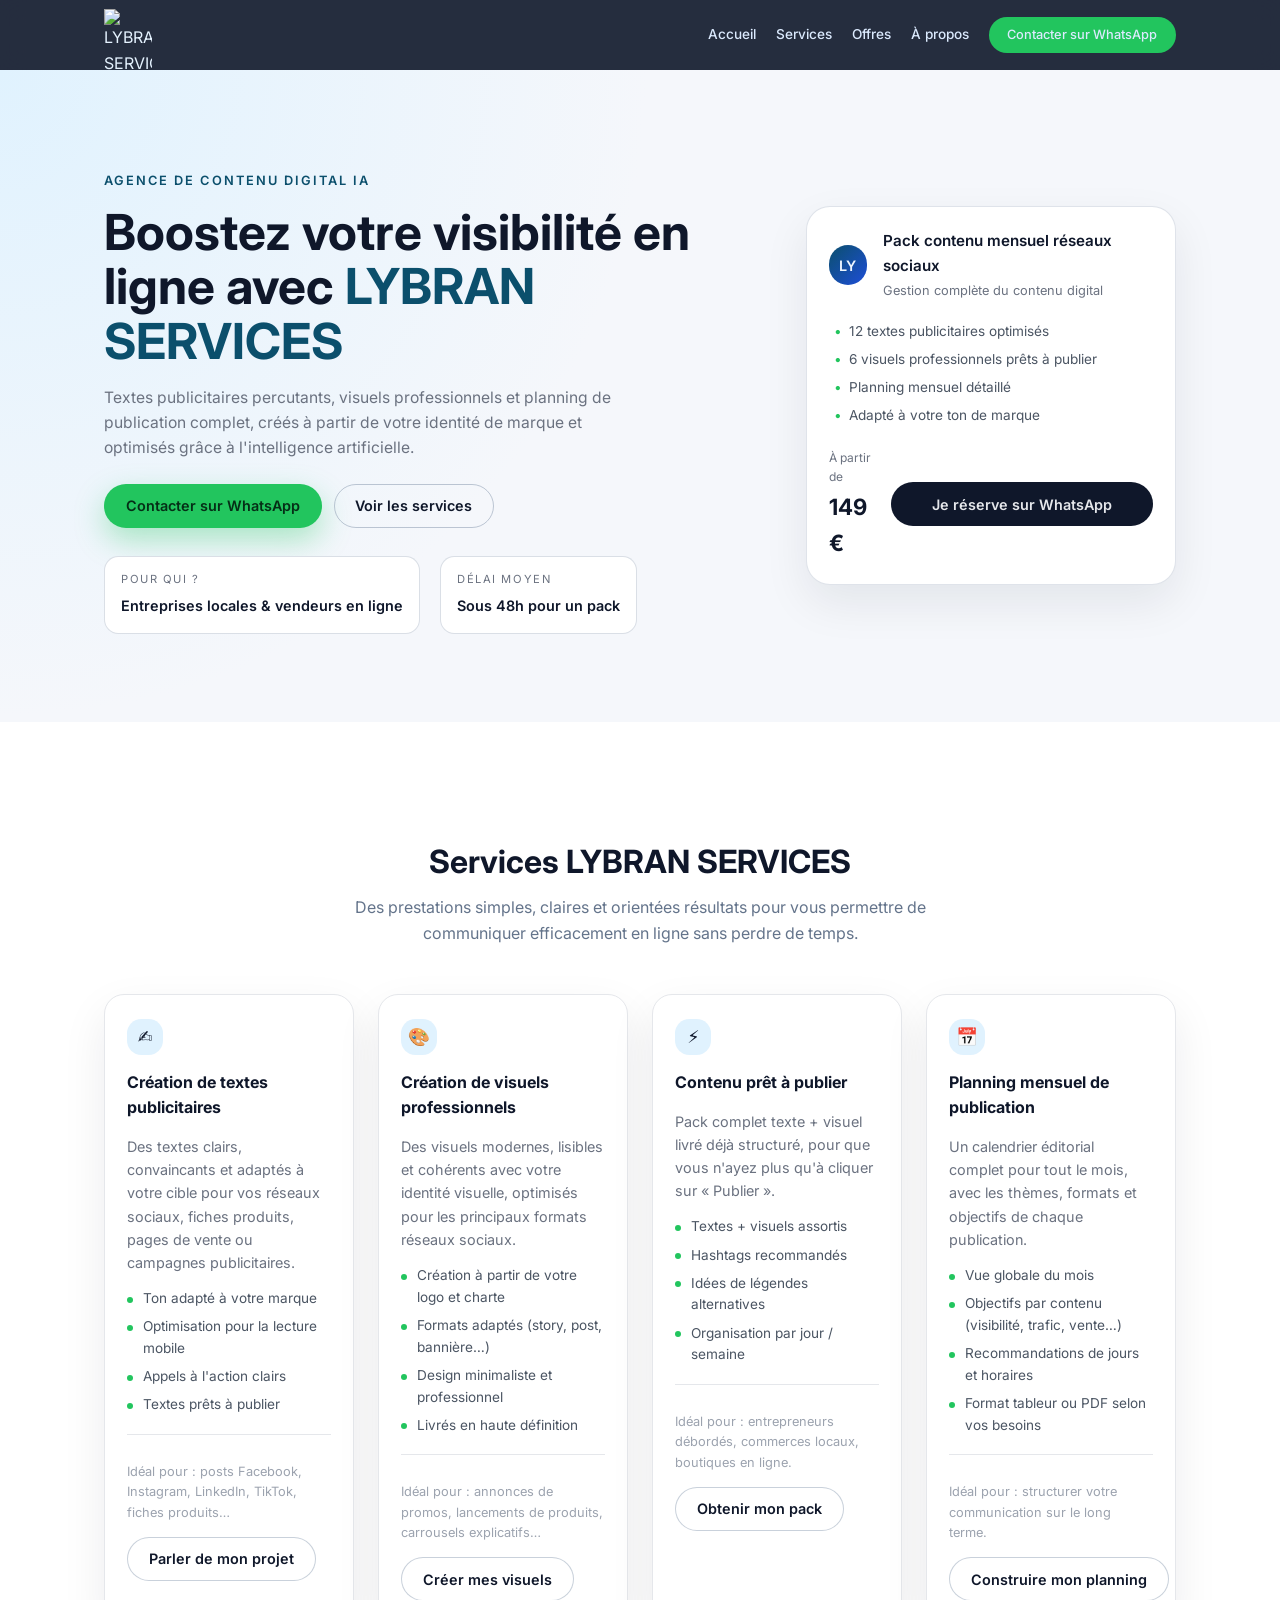
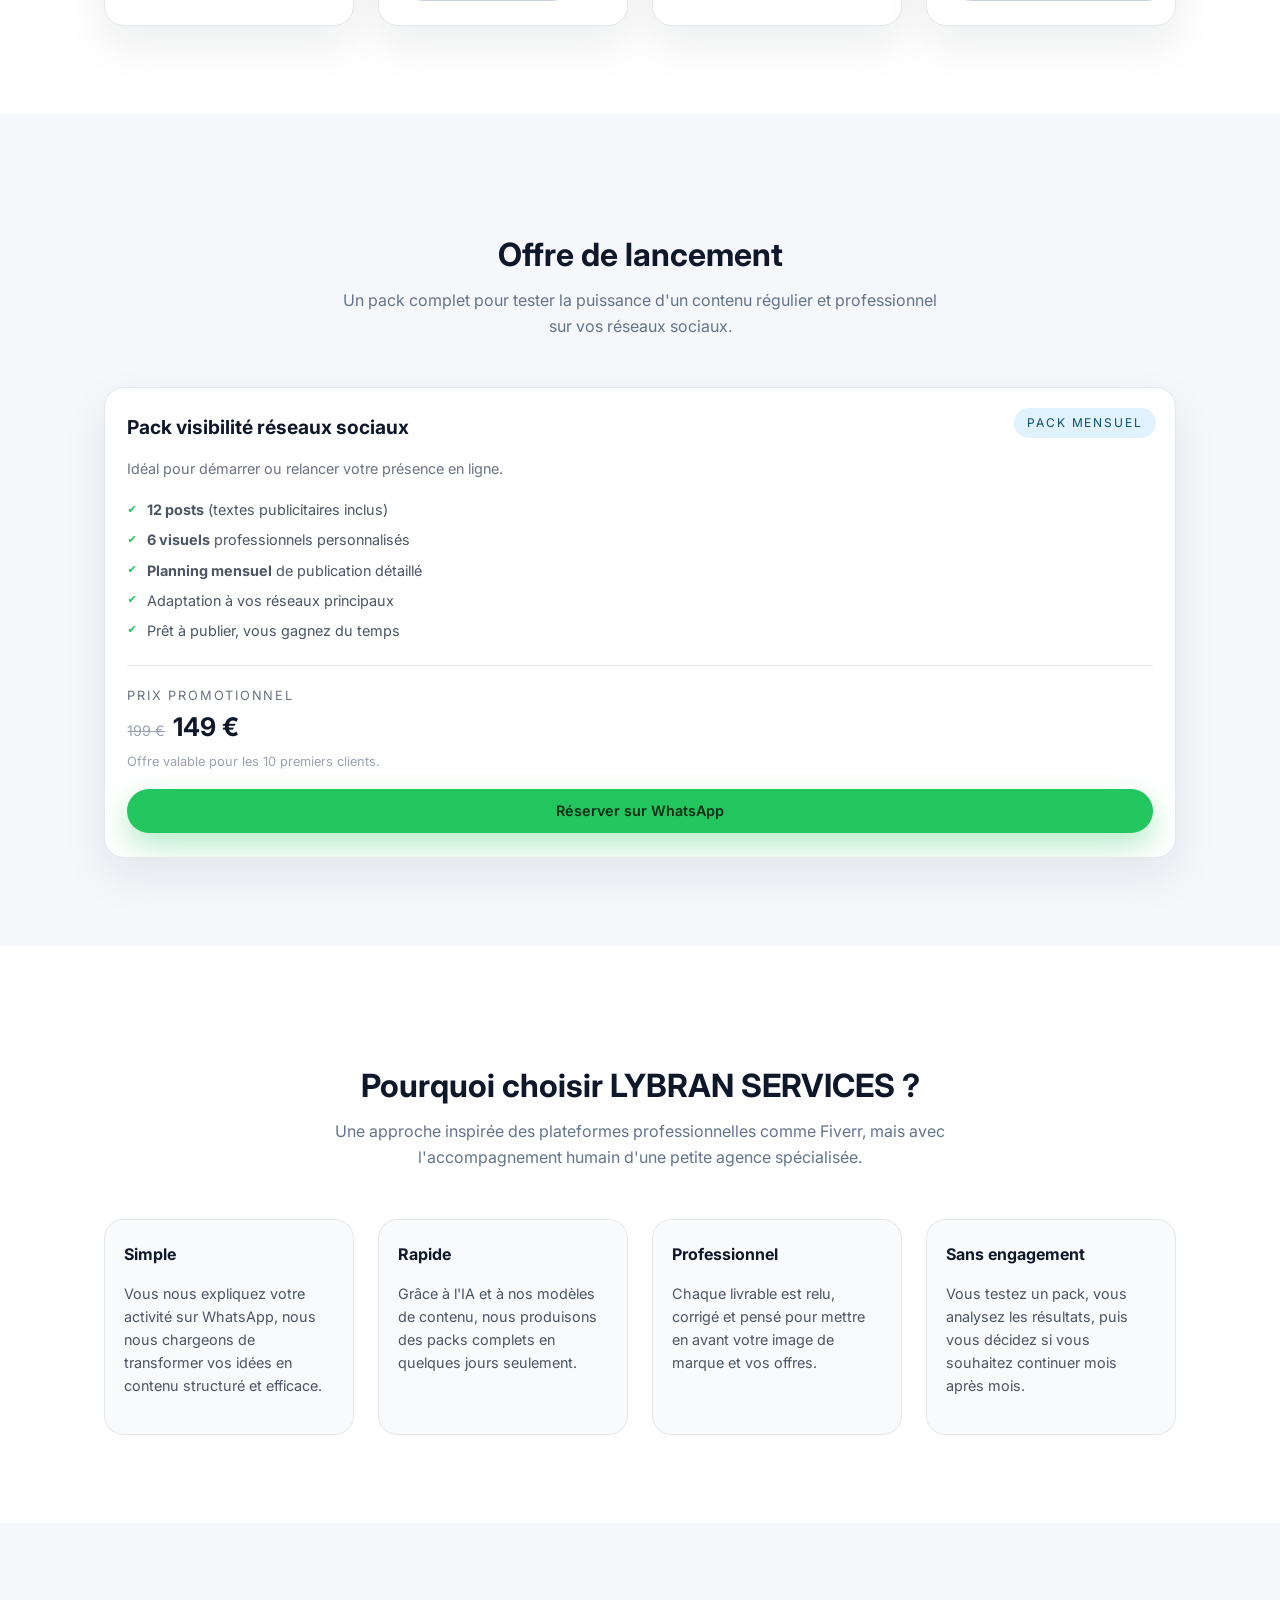
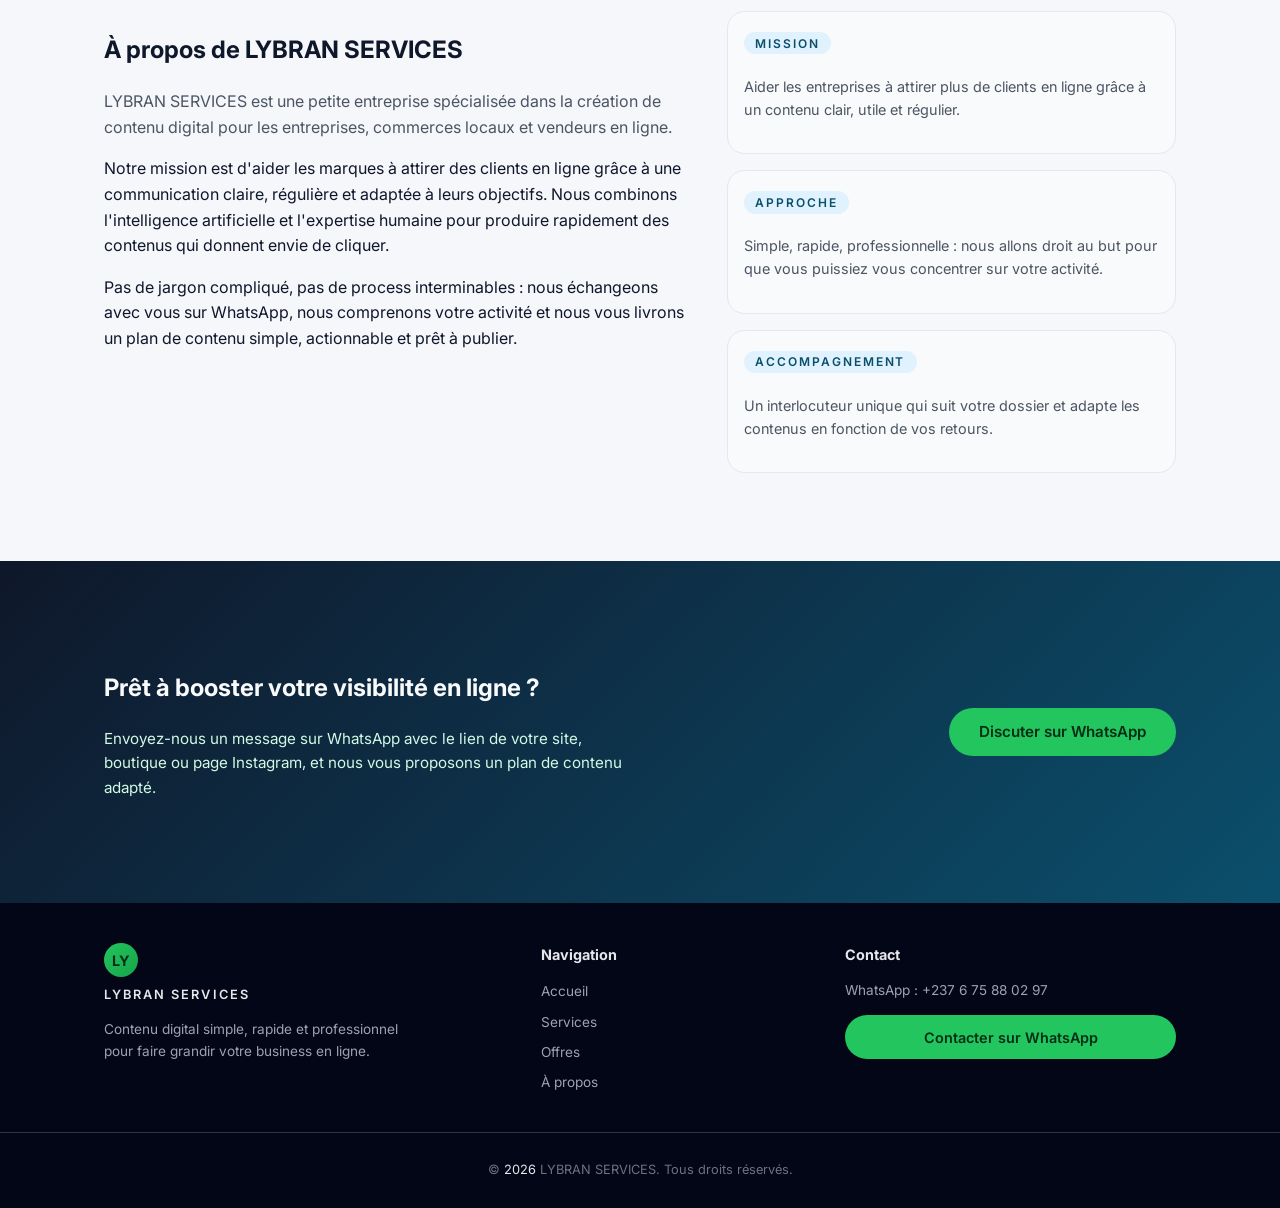
==== index.html @ ce37cc57 "Add files via upload" ====
<!DOCTYPE html>
<html lang="fr">
  <head>
    <meta charset="UTF-8" />
    <meta
      name="viewport"
      content="width=device-width, initial-scale=1.0"
    />
    <title>LYBRAN SERVICES - Création de contenu digital</title>
    <meta
      name="description"
      content="LYBRAN SERVICES aide les entreprises et vendeurs en ligne à booster leur visibilité avec du contenu digital professionnel, prêt à publier et optimisé pour les réseaux sociaux."
    />
    <link rel="stylesheet" href="style.css" />
    <link rel="preconnect" href="https://fonts.googleapis.com" />
    <link rel="preconnect" href="https://fonts.gstatic.com" crossorigin />
    <link
      href="https://fonts.googleapis.com/css2?family=Inter:wght@300;400;500;600;700&display=swap"
      rel="stylesheet"
    />
  </head>
  <body>
    <!-- Barre de navigation principale, fixe en haut de l'écran -->
    <header class="main-header">
      <nav class="navbar">
        <div class="navbar__logo">
          <img src="images/logo.png" alt="LYBRAN SERVICES" class="navbar__logo-image">
        </div>
        <button class="navbar__toggle" aria-label="Ouvrir le menu">
          <span></span>
          <span></span>
          <span></span>
        </button>
        <ul class="navbar__links">
          <li><a href="#hero">Accueil</a></li>
          <li><a href="#services">Services</a></li>
          <li><a href="#offers">Offres</a></li>
          <li><a href="#about">À propos</a></li>
          <li>
            <a
              href="https://wa.me/237675880297?text=Bonjour%20LYBRAN%20SERVICES%2C%20je%20souhaite%20en%20savoir%20plus%20sur%20vos%20offres."
              class="btn btn--whatsapp"
              target="_blank"
              rel="noopener noreferrer"
              >Contacter sur WhatsApp</a
            >
          </li>
        </ul>
      </nav>
    </header>

    <main>
      <!-- Section HERO (Page d'accueil) -->
      <section id="hero" class="section hero section--padded">
        <div class="container hero__grid">
          <div class="hero__content">
            <p class="hero__eyebrow">Agence de contenu digital IA</p>
            <h1 class="hero__title">
              Boostez votre visibilité en ligne avec
              <span>LYBRAN SERVICES</span>
            </h1>
            <p class="hero__subtitle">
              Textes publicitaires percutants, visuels professionnels et
              planning de publication complet, créés à partir de votre
              identité de marque et optimisés grâce à l'intelligence
              artificielle.
            </p>
            <div class="hero__actions">
              <a
                href="https://wa.me/237675880297?text=Bonjour%20LYBRAN%20SERVICES%2C%20je%20souhaite%20cr%C3%A9er%20du%20contenu%20pour%20mon%20entreprise."
                class="btn btn--primary"
                target="_blank"
                rel="noopener noreferrer"
                >Contacter sur WhatsApp</a
              >
              <a href="#services" class="btn btn--ghost"
                >Voir les services</a
              >
            </div>
            <div class="hero__trust">
              <div class="hero__trust-item">
                <span class="hero__trust-label">Pour qui ?</span>
                <span class="hero__trust-value"
                  >Entreprises locales & vendeurs en ligne</span
                >
              </div>
              <div class="hero__trust-item">
                <span class="hero__trust-label">Délai moyen</span>
                <span class="hero__trust-value">Sous 48h pour un pack</span>
              </div>
            </div>
          </div>

          <div class="hero__visual">
            <!-- Cette carte simule une interface de type marketplace, pour rappeler l'inspiration Fiverr -->
            <div class="hero-card elevate">
              <div class="hero-card__header">
                <div class="hero-card__avatar">LY</div>
                <div>
                  <p class="hero-card__title">
                    Pack contenu mensuel réseaux sociaux
                  </p>
                  <p class="hero-card__subtitle">
                    Gestion complète du contenu digital
                  </p>
                </div>
              </div>
              <ul class="hero-card__features">
                <li>12 textes publicitaires optimisés</li>
                <li>6 visuels professionnels prêts à publier</li>
                <li>Planning mensuel détaillé</li>
                <li>Adapté à votre ton de marque</li>
              </ul>
              <div class="hero-card__footer">
                <div>
                  <p class="hero-card__price-label">À partir de</p>
                  <p class="hero-card__price">149 €</p>
                </div>
                <a
                  href="https://wa.me/237675880297?text=Je%20souhaite%20r%C3%A9server%20un%20pack%20contenu%20mensuel."
                  class="btn btn--secondary btn--full"
                  target="_blank"
                  rel="noopener noreferrer"
                  >Je réserve sur WhatsApp</a
                >
              </div>
            </div>
          </div>
        </div>
      </section>

      <!-- Section SERVICES (Page Services) -->
      <section id="services" class="section section--alt section--padded">
        <div class="container section__header">
          <h2>Services LYBRAN SERVICES</h2>
          <p>
            Des prestations simples, claires et orientées résultats pour vous
            permettre de communiquer efficacement en ligne sans perdre de
            temps.
          </p>
        </div>

        <div class="container services__grid">
          <!-- Carte service : Création de textes publicitaires -->
          <article class="card service-card elevate js-reveal">
            <div class="service-card__icon">
              <span>✍️</span>
            </div>
            <h3>Création de textes publicitaires</h3>
            <p class="service-card__description">
              Des textes clairs, convaincants et adaptés à votre cible pour
              vos réseaux sociaux, fiches produits, pages de vente ou
              campagnes publicitaires.
            </p>
            <ul class="service-card__list">
              <li>Ton adapté à votre marque</li>
              <li>Optimisation pour la lecture mobile</li>
              <li>Appels à l'action clairs</li>
              <li>Textes prêts à publier</li>
            </ul>
            <div class="service-card__footer">
              <p class="service-card__hint">
                Idéal pour : posts Facebook, Instagram, LinkedIn, TikTok,
                fiches produits…
              </p>
              <a
                href="https://wa.me/237675880297?text=Je%20souhaite%20des%20textes%20publicitaires%20pour%20mon%20business."
                class="btn btn--outline"
                target="_blank"
                rel="noopener noreferrer"
                >Parler de mon projet</a
              >
            </div>
          </article>

          <!-- Carte service : Création de visuels professionnels -->
          <article class="card service-card elevate js-reveal">
            <div class="service-card__icon">
              <span>🎨</span>
            </div>
            <h3>Création de visuels professionnels</h3>
            <p class="service-card__description">
              Des visuels modernes, lisibles et cohérents avec votre identité
              visuelle, optimisés pour les principaux formats réseaux sociaux.
            </p>
            <ul class="service-card__list">
              <li>Création à partir de votre logo et charte</li>
              <li>Formats adaptés (story, post, bannière…)</li>
              <li>Design minimaliste et professionnel</li>
              <li>Livrés en haute définition</li>
            </ul>
            <div class="service-card__footer">
              <p class="service-card__hint">
                Idéal pour : annonces de promos, lancements de produits,
                carrousels explicatifs…
              </p>
              <a
                href="https://wa.me/237675880297?text=Je%20souhaite%20des%20visuels%20professionnels%20pour%20mes%20r%C3%A9seaux."
                class="btn btn--outline"
                target="_blank"
                rel="noopener noreferrer"
                >Créer mes visuels</a
              >
            </div>
          </article>

          <!-- Carte service : Contenu prêt à publier -->
          <article class="card service-card elevate js-reveal">
            <div class="service-card__icon">
              <span>⚡</span>
            </div>
            <h3>Contenu prêt à publier</h3>
            <p class="service-card__description">
              Pack complet texte + visuel livré déjà structuré, pour que vous
              n'ayez plus qu'à cliquer sur « Publier ».
            </p>
            <ul class="service-card__list">
              <li>Textes + visuels assortis</li>
              <li>Hashtags recommandés</li>
              <li>Idées de légendes alternatives</li>
              <li>Organisation par jour / semaine</li>
            </ul>
            <div class="service-card__footer">
              <p class="service-card__hint">
                Idéal pour : entrepreneurs débordés, commerces locaux,
                boutiques en ligne.
              </p>
              <a
                href="https://wa.me/237675880297?text=Je%20souhaite%20un%20pack%20contenu%20pr%C3%AAt%20%C3%A0%20publier."
                class="btn btn--outline"
                target="_blank"
                rel="noopener noreferrer"
                >Obtenir mon pack</a
              >
            </div>
          </article>

          <!-- Carte service : Planning mensuel de publication -->
          <article class="card service-card elevate js-reveal">
            <div class="service-card__icon">
              <span>📅</span>
            </div>
            <h3>Planning mensuel de publication</h3>
            <p class="service-card__description">
              Un calendrier éditorial complet pour tout le mois, avec les
              thèmes, formats et objectifs de chaque publication.
            </p>
            <ul class="service-card__list">
              <li>Vue globale du mois</li>
              <li>Objectifs par contenu (visibilité, trafic, vente…)</li>
              <li>Recommandations de jours et horaires</li>
              <li>Format tableur ou PDF selon vos besoins</li>
            </ul>
            <div class="service-card__footer">
              <p class="service-card__hint">
                Idéal pour : structurer votre communication sur le long
                terme.
              </p>
              <a
                href="https://wa.me/237675880297?text=Je%20souhaite%20un%20planning%20mensuel%20de%20publication."
                class="btn btn--outline"
                target="_blank"
                rel="noopener noreferrer"
                >Construire mon planning</a
              >
            </div>
          </article>
        </div>
      </section>

      <!-- Section OFFRES / TARIFS (Page Offres) -->
      <section id="offers" class="section section--padded">
        <div class="container section__header">
          <h2>Offre de lancement</h2>
          <p>
            Un pack complet pour tester la puissance d'un contenu régulier et
            professionnel sur vos réseaux sociaux.
          </p>
        </div>

        <div class="container offers__grid">
          <article class="card offer-card elevate js-reveal">
            <div class="offer-card__badge">Pack mensuel</div>
            <h3>Pack visibilité réseaux sociaux</h3>
            <p class="offer-card__tagline">
              Idéal pour démarrer ou relancer votre présence en ligne.
            </p>
            <ul class="offer-card__list">
              <li><strong>12 posts</strong> (textes publicitaires inclus)</li>
              <li><strong>6 visuels</strong> professionnels personnalisés</li>
              <li><strong>Planning mensuel</strong> de publication détaillé</li>
              <li>Adaptation à vos réseaux principaux</li>
              <li>Prêt à publier, vous gagnez du temps</li>
            </ul>

            <div class="offer-card__pricing">
              <div class="offer-card__price-group">
                <span class="offer-card__price-label">Prix promotionnel</span>
                <div class="offer-card__price-row">
                  <span class="offer-card__price--old">199 €</span>
                  <span class="offer-card__price">149 €</span>
                </div>
                <p class="offer-card__note">
                  Offre valable pour les 10 premiers clients.
                </p>
              </div>
              <a
                href="https://wa.me/237675880297?text=Je%20souhaite%20profiter%20du%20Pack%20visibilit%C3%A9%20r%C3%A9seaux%20sociaux."
                class="btn btn--primary btn--full"
                target="_blank"
                rel="noopener noreferrer"
                >Réserver sur WhatsApp</a
              >
            </div>
          </article>
        </div>
      </section>

      <!-- Section POURQUOI NOUS CHOISIR -->
      <section id="why-us" class="section section--alt section--padded">
        <div class="container section__header">
          <h2>Pourquoi choisir LYBRAN SERVICES ?</h2>
          <p>
            Une approche inspirée des plateformes professionnelles comme
            Fiverr, mais avec l'accompagnement humain d'une petite agence
            spécialisée.
          </p>
        </div>

        <div class="container why__grid">
          <article class="why-card js-reveal">
            <h3>Simple</h3>
            <p>
              Vous nous expliquez votre activité sur WhatsApp, nous nous
              chargeons de transformer vos idées en contenu structuré et
              efficace.
            </p>
          </article>
          <article class="why-card js-reveal">
            <h3>Rapide</h3>
            <p>
              Grâce à l'IA et à nos modèles de contenu, nous produisons des
              packs complets en quelques jours seulement.
            </p>
          </article>
          <article class="why-card js-reveal">
            <h3>Professionnel</h3>
            <p>
              Chaque livrable est relu, corrigé et pensé pour mettre en avant
              votre image de marque et vos offres.
            </p>
          </article>
          <article class="why-card js-reveal">
            <h3>Sans engagement</h3>
            <p>
              Vous testez un pack, vous analysez les résultats, puis vous
              décidez si vous souhaitez continuer mois après mois.
            </p>
          </article>
        </div>
      </section>

      <!-- Section À PROPOS (Page À propos) -->
      <section id="about" class="section section--padded">
        <div class="container about__grid">
          <div>
            <h2>À propos de LYBRAN SERVICES</h2>
            <p class="about__lead">
              LYBRAN SERVICES est une petite entreprise spécialisée dans la
              création de contenu digital pour les entreprises, commerces
              locaux et vendeurs en ligne.
            </p>
            <p>
              Notre mission est d'aider les marques à attirer des clients en
              ligne grâce à une communication claire, régulière et adaptée à
              leurs objectifs. Nous combinons l'intelligence artificielle et
              l'expertise humaine pour produire rapidement des contenus qui
              donnent envie de cliquer.
            </p>
            <p>
              Pas de jargon compliqué, pas de process interminables : nous
              échangeons avec vous sur WhatsApp, nous comprenons votre
              activité et nous vous livrons un plan de contenu simple,
              actionnable et prêt à publier.
            </p>
          </div>
          <div class="about__highlights">
            <div class="about-pill js-reveal">
              <span class="about-pill__label">Mission</span>
              <p>
                Aider les entreprises à attirer plus de clients en ligne
                grâce à un contenu clair, utile et régulier.
              </p>
            </div>
            <div class="about-pill js-reveal">
              <span class="about-pill__label">Approche</span>
              <p>
                Simple, rapide, professionnelle : nous allons droit au but
                pour que vous puissiez vous concentrer sur votre activité.
              </p>
            </div>
            <div class="about-pill js-reveal">
              <span class="about-pill__label">Accompagnement</span>
              <p>
                Un interlocuteur unique qui suit votre dossier et adapte les
                contenus en fonction de vos retours.
              </p>
            </div>
          </div>
        </div>
      </section>

      <!-- Section CALL TO ACTION FINALE -->
      <section id="cta" class="section section--accent section--padded">
        <div class="container cta__content">
          <div>
            <h2>Prêt à booster votre visibilité en ligne ?</h2>
            <p>
              Envoyez-nous un message sur WhatsApp avec le lien de votre
              site, boutique ou page Instagram, et nous vous proposons un
              plan de contenu adapté.
            </p>
          </div>
          <a
            href="https://wa.me/237675880297?text=Bonjour%20LYBRAN%20SERVICES%2C%20je%20souhaite%20booster%20la%20visibilit%C3%A9%20de%20mon%20entreprise%20en%20ligne."
            class="btn btn--whatsapp btn--large"
            target="_blank"
            rel="noopener noreferrer"
            >Discuter sur WhatsApp</a
          >
        </div>
      </section>
    </main>

    <!-- Footer global -->
    <footer class="footer">
      <div class="container footer__grid">
        <div class="footer__brand">
          <span class="footer__logo-mark">LY</span>
          <span class="footer__logo-text">LYBRAN SERVICES</span>
          <p class="footer__tagline">
            Contenu digital simple, rapide et professionnel pour faire
            grandir votre business en ligne.
          </p>
        </div>

        <div class="footer__links">
          <h4>Navigation</h4>
          <ul>
            <li><a href="#hero">Accueil</a></li>
            <li><a href="#services">Services</a></li>
            <li><a href="#offers">Offres</a></li>
            <li><a href="#about">À propos</a></li>
          </ul>
        </div>

        <div class="footer__contact">
          <h4>Contact</h4>
          <p>
            WhatsApp :
            <a
              href="https://wa.me/237675880297"
              target="_blank"
              rel="noopener noreferrer"
              >+237 6 75 88 02 97</a
            >
          </p>
          <a
            href="https://wa.me/237675880297?text=Bonjour%20LYBRAN%20SERVICES"
            class="btn btn--whatsapp btn--full"
            target="_blank"
            rel="noopener noreferrer"
            >Contacter sur WhatsApp</a
          >
        </div>
      </div>
      <div class="footer__bottom">
        <p>© <span id="year"></span> LYBRAN SERVICES. Tous droits réservés.</p>
      </div>
    </footer>

    <script src="script.js"></script>
  </body>
</html>
---- style.css ----
/* 
  Thème global LYBRAN SERVICES
  - Design moderne, minimaliste
  - Palette : bleu foncé, blanc, vert accent
  - Structure inspirée des marketplaces, adaptée à une petite agence
*/

*,
*::before,
*::after {
  box-sizing: border-box;
}

html {
  scroll-behavior: smooth;
}

body {
  margin: 0;
  font-family: "Inter", system-ui, -apple-system, BlinkMacSystemFont,
    "Segoe UI", sans-serif;
  color: #0f172a;
  background-color: #f5f7fb;
  line-height: 1.6;
}

img {
  max-width: 100%;
  display: block;
}

a {
  color: inherit;
  text-decoration: none;
}

ul {
  list-style: none;
  margin: 0;
  padding: 0;
}

/* Conteneur global pour limiter la largeur du contenu */
.container {
  width: 100%;
  max-width: 1120px;
  margin: 0 auto;
  padding: 0 1.5rem;
}

.section {
  position: relative;
}

.section--padded {
  padding: 5.5rem 0;
}

.section--alt {
  background: #ffffff;
}

.section--accent {
  background: linear-gradient(135deg, #0f172a, #0b4f6c);
  color: #f9fafb;
}

.section__header {
  text-align: center;
  margin-bottom: 3rem;
}

.section__header h2 {
  font-size: 2rem;
  margin-bottom: 0.5rem;
}

.section__header p {
  max-width: 620px;
  margin: 0 auto;
  color: #64748b;
}

/* ---------------- NAVBAR ---------------- */

.main-header {
  position: sticky;
  top: 0;
  z-index: 50;
  background: rgba(15, 23, 42, 0.9);
  backdrop-filter: blur(12px);
  height: 70px;
  transition: height 0.3s cubic-bezier(0.4, 0, 0.2, 1);
}

.navbar {
  display: flex;
  align-items: center;
  justify-content: space-between;
  height: 100%;
  padding: 0 1.5rem;
  max-width: 1120px;
  margin: 0 auto;
}

.navbar__logo {
  display: flex;
  align-items: center;
  gap: 0.6rem;
  color: #e5f3ff;
}

.navbar__logo-mark {
  width: 28px;
  height: 28px;
  border-radius: 0.75rem;
  background: linear-gradient(135deg, #22c55e, #16a34a);
  display: flex;
  align-items: center;
  justify-content: center;
  font-size: 0.85rem;
  font-weight: 700;
  color: #0f172a;
}

.navbar__logo-text {
  font-weight: 600;
  letter-spacing: 0.06em;
  font-size: 0.8rem;
  text-transform: uppercase;
}
.navbar__logo-image {
  margin-top: 15px;
  width: 30%;
  height: 30%;
}
.navbar__links {
  display: flex;
  align-items: center;
  gap: 1.25rem;
  font-size: 0.85rem;
}

.navbar__links a {
  color: #dbeafe;
  font-weight: 500;
  padding: 0.25rem 0;
  position: relative;
}

.navbar__links a::after {
  content: "";
  position: absolute;
  left: 0;
  bottom: 0;
  width: 0;
  height: 2px;
  background: #22c55e;
  transition: width 0.2s ease-out;
}

.navbar__links a:hover::after {
  width: 100%;
}

.navbar__toggle {
  display: none;
  flex-direction: column;
  justify-content: center;
  gap: 4px;
  width: 36px;
  height: 36px;
  border-radius: 999px;
  border: 1px solid rgba(148, 163, 184, 0.6);
  background: transparent;
  cursor: pointer;
}

.navbar__toggle span {
  width: 18px;
  height: 2px;
  background: #e5e7eb;
  border-radius: 999px;
}

/* Bouton dans la barre de navigation : plus compact pour tenir dans la hauteur de .main-header */
.main-header .btn {
  padding: 0.4rem 1.1rem;
  font-size: 0.8rem;
}

/* ---------------- BOUTONS ---------------- */

.btn {
  display: inline-flex;
  align-items: center;
  justify-content: center;
  gap: 0.4rem;
  padding: 0.6rem 1.3rem;
  border-radius: 999px;
  font-size: 0.9rem;
  font-weight: 600;
  border: 1px solid transparent;
  cursor: pointer;
  transition: transform 0.12s ease-out, box-shadow 0.12s ease-out,
    background 0.12s ease-out, border-color 0.12s ease-out, color 0.12s ease-out;
  white-space: nowrap;
}

.btn--primary {
  background: #22c55e;
  color: #052e16;
  box-shadow: 0 12px 30px rgba(34, 197, 94, 0.35);
}

.btn--primary:hover {
  background: #16a34a;
  transform: translateY(-1px);
  box-shadow: 0 16px 38px rgba(34, 197, 94, 0.45);
}

.btn--secondary {
  background: #0f172a;
  color: #e5e7eb;
}

.btn--secondary:hover {
  background: #020617;
  transform: translateY(-1px);
}

.btn--ghost {
  background: transparent;
  border-color: rgba(148, 163, 184, 0.6);
  color: #0f172a;
}

.btn--ghost:hover {
  background: rgba(15, 23, 42, 0.03);
}

.btn--outline {
  background: #ffffff;
  border-color: rgba(148, 163, 184, 0.5);
  color: #0f172a;
}

.btn--outline:hover {
  border-color: #0f172a;
  background: #f9fafb;
}

.btn--whatsapp {
  background: #22c55e;
  color: #052e16;
}

.btn--whatsapp:hover {
  background: #16a34a;
}

.btn--large {
  padding-inline: 1.8rem;
  height: 3rem;
  font-size: 0.95rem;
}

.btn--full {
  width: 100%;
}

/* ---------------- UTILITAIRES D'OMBRE ---------------- */

.elevate {
  box-shadow: 0 18px 45px rgba(15, 23, 42, 0.08);
}

/* ---------------- HERO ---------------- */

.hero {
  background: radial-gradient(circle at top left, #e0f2fe 0, #f5f7fb 45%),
    radial-gradient(circle at bottom right, #dcfce7 0, #f5f7fb 60%);
}

.hero__grid {
  display: grid;
  grid-template-columns: minmax(0, 1.4fr) minmax(0, 1fr);
  gap: 3rem;
  align-items: center;
}

.hero__eyebrow {
  font-size: 0.8rem;
  font-weight: 600;
  letter-spacing: 0.16em;
  text-transform: uppercase;
  color: #0b4f6c;
  margin-bottom: 0.85rem;
}

.hero__title {
  font-size: clamp(2.2rem, 3vw + 1rem, 3.1rem);
  line-height: 1.1;
  margin: 0 0 1rem;
  color: #0f172a;
}

.hero__title span {
  color: #0b4f6c;
}

.hero__subtitle {
  font-size: 0.98rem;
  color: #6b7280;
  max-width: 520px;
}

.hero__actions {
  display: flex;
  flex-wrap: wrap;
  gap: 0.75rem;
  margin: 1.5rem 0 1.75rem;
}

.hero__trust {
  display: flex;
  flex-wrap: wrap;
  gap: 1.25rem;
}

.hero__trust-item {
  padding: 0.9rem 1rem;
  border-radius: 0.9rem;
  background: #ffffff;
  border: 1px solid rgba(148, 163, 184, 0.35);
}

.hero__trust-label {
  display: block;
  font-size: 0.7rem;
  text-transform: uppercase;
  letter-spacing: 0.14em;
  color: #6b7280;
  margin-bottom: 0.2rem;
}

.hero__trust-value {
  font-size: 0.9rem;
  font-weight: 600;
  color: #0f172a;
}

.hero__visual {
  display: flex;
  justify-content: flex-end;
}

.hero-card {
  width: 100%;
  max-width: 370px;
  border-radius: 1.5rem;
  background: #ffffff;
  padding: 1.4rem 1.4rem 1.5rem;
  border: 1px solid rgba(148, 163, 184, 0.3);
}

.hero-card__header {
  display: flex;
  gap: 1rem;
  align-items: center;
  margin-bottom: 1.25rem;
}

.hero-card__avatar {
  width: 40px;
  height: 40px;
  border-radius: 999px;
  background: linear-gradient(135deg, #0b4f6c, #1d4ed8);
  color: #eff6ff;
  font-size: 0.9rem;
  display: flex;
  align-items: center;
  justify-content: center;
  font-weight: 600;
}

.hero-card__title {
  font-weight: 600;
  margin: 0;
  font-size: 0.95rem;
}

.hero-card__subtitle {
  margin: 0.15rem 0 0;
  font-size: 0.8rem;
  color: #6b7280;
}

.hero-card__features {
  margin: 0 0 1.3rem;
  padding-left: 1.2rem;
  font-size: 0.85rem;
  color: #4b5563;
}

.hero-card__features li {
  position: relative;
  margin-bottom: 0.4rem;
}

.hero-card__features li::before {
  content: "•";
  position: absolute;
  left: -0.9rem;
  color: #22c55e;
}

.hero-card__footer {
  display: flex;
  gap: 1rem;
  align-items: center;
}

.hero-card__price-label {
  font-size: 0.75rem;
  color: #6b7280;
  margin: 0 0 0.15rem;
}

.hero-card__price {
  font-size: 1.4rem;
  font-weight: 700;
  margin: 0;
}

/* ---------------- SERVICES ---------------- */

.services__grid {
  display: grid;
  grid-template-columns: repeat(4, minmax(0, 1fr));
  gap: 1.5rem;
}

.card {
  border-radius: 1.25rem;
  background: #ffffff;
  padding: 1.5rem 1.4rem;
  border: 1px solid #e5e7eb;
}

.service-card__icon {
  width: 36px;
  height: 36px;
  border-radius: 0.9rem;
  background: #e0f2fe;
  display: flex;
  align-items: center;
  justify-content: center;
  margin-bottom: 0.9rem;
  font-size: 1.1rem;
}

.service-card h3 {
  margin: 0 0 0.55rem;
  font-size: 1rem;
}

.service-card__description {
  font-size: 0.9rem;
  color: #6b7280;
  margin-bottom: 0.9rem;
}

.service-card__list {
  font-size: 0.85rem;
  color: #4b5563;
  margin-bottom: 1.1rem;
}

.service-card__list li {
  position: relative;
  padding-left: 1rem;
  margin-bottom: 0.4rem;
}

.service-card__list li::before {
  content: "";
  position: absolute;
  left: 0;
  top: 0.55rem;
  width: 6px;
  height: 6px;
  border-radius: 999px;
  background: #22c55e;
}

.service-card__footer {
  border-top: 1px solid #e5e7eb;
  padding-top: 0.9rem;
}

.service-card__hint {
  font-size: 0.8rem;
  color: #9ca3af;
  margin-bottom: 0.85rem;
}

/* ---------------- OFFRES / TARIFS ---------------- */

.offers__grid {
  display: grid;
  grid-template-columns: repeat(1, minmax(0, 1fr));
  gap: 1.5rem;
}

.offer-card {
  position: relative;
  overflow: hidden;
}

.offer-card__badge {
  position: absolute;
  top: 1.2rem;
  right: 1.2rem;
  font-size: 0.75rem;
  text-transform: uppercase;
  letter-spacing: 0.16em;
  padding: 0.35rem 0.8rem;
  border-radius: 999px;
  background: #e0f2fe;
  color: #0b4f6c;
}

.offer-card h3 {
  margin: 0 0 0.4rem;
  font-size: 1.2rem;
}

.offer-card__tagline {
  font-size: 0.9rem;
  color: #6b7280;
  margin-bottom: 1.1rem;
}

.offer-card__list {
  font-size: 0.9rem;
  color: #4b5563;
  margin-bottom: 1.4rem;
}

.offer-card__list li {
  position: relative;
  padding-left: 1.25rem;
  margin-bottom: 0.45rem;
}

.offer-card__list li::before {
  content: "✔";
  position: absolute;
  left: 0;
  font-size: 0.7rem;
  top: 0.15rem;
  color: #22c55e;
}

.offer-card__pricing {
  border-top: 1px solid #e5e7eb;
  padding-top: 1rem;
}

.offer-card__price-group {
  margin-bottom: 1rem;
}

.offer-card__price-label {
  font-size: 0.8rem;
  text-transform: uppercase;
  letter-spacing: 0.14em;
  color: #6b7280;
}

.offer-card__price-row {
  display: flex;
  align-items: baseline;
  gap: 0.5rem;
}

.offer-card__price--old {
  font-size: 0.9rem;
  color: #9ca3af;
  text-decoration: line-through;
}

.offer-card__price {
  font-size: 1.6rem;
  font-weight: 700;
  color: #0f172a;
}

.offer-card__note {
  font-size: 0.8rem;
  color: #9ca3af;
  margin-top: 0.25rem;
}

/* ---------------- POURQUOI NOUS CHOISIR ---------------- */

.why__grid {
  display: grid;
  grid-template-columns: repeat(4, minmax(0, 1fr));
  gap: 1.5rem;
}

.why-card {
  padding: 1.4rem 1.2rem;
  border-radius: 1.2rem;
  background: #f9fafb;
  border: 1px solid #e5e7eb;
}

.why-card h3 {
  margin: 0 0 0.45rem;
  font-size: 1rem;
}

.why-card p {
  font-size: 0.9rem;
  color: #4b5563;
}

/* ---------------- À PROPOS ---------------- */

.about__grid {
  display: grid;
  grid-template-columns: minmax(0, 1.3fr) minmax(0, 1fr);
  gap: 2.5rem;
  align-items: flex-start;
}

.about__lead {
  font-size: 1rem;
  color: #4b5563;
}

.about__highlights {
  display: flex;
  flex-direction: column;
  gap: 1rem;
}

.about-pill {
  padding: 1.1rem 1rem;
  border-radius: 1.1rem;
  background: #f9fafb;
  border: 1px solid #e5e7eb;
}

.about-pill__label {
  display: inline-flex;
  align-items: center;
  justify-content: center;
  padding: 0.1rem 0.7rem;
  border-radius: 999px;
  background: #e0f2fe;
  color: #0b4f6c;
  font-size: 0.75rem;
  font-weight: 600;
  text-transform: uppercase;
  letter-spacing: 0.16em;
  margin-bottom: 0.4rem;
}

.about-pill p {
  font-size: 0.9rem;
  color: #4b5563;
}

/* ---------------- CTA FINALE ---------------- */

.cta__content {
  display: flex;
  align-items: center;
  justify-content: space-between;
  gap: 2rem;
}

.cta__content p {
  max-width: 520px;
  color: #d1fae5;
  font-size: 0.95rem;
}

/* ---------------- FOOTER ---------------- */

.footer {
  background: #020617;
  color: #9ca3af;
  padding-top: 2.5rem;
}

.footer__grid {
  display: grid;
  grid-template-columns: minmax(0, 1.2fr) minmax(0, 0.8fr) minmax(0, 1fr);
  gap: 2.5rem;
  padding-bottom: 1.8rem;
}

.footer__logo-mark {
  width: 34px;
  height: 34px;
  border-radius: 999px;
  background: linear-gradient(135deg, #22c55e, #16a34a);
  display: inline-flex;
  align-items: center;
  justify-content: center;
  font-size: 0.9rem;
  font-weight: 700;
  color: #052e16;
  margin-bottom: 0.5rem;
}

.footer__logo-text {
  display: block;
  font-weight: 600;
  letter-spacing: 0.16em;
  font-size: 0.8rem;
  text-transform: uppercase;
  color: #e5e7eb;
}

.footer__tagline {
  font-size: 0.85rem;
  color: #9ca3af;
  max-width: 320px;
}

.footer__links h4,
.footer__contact h4 {
  font-size: 0.9rem;
  color: #e5e7eb;
  margin-top: 0;
  margin-bottom: 0.75rem;
}

.footer__links a {
  font-size: 0.85rem;
  color: #9ca3af;
}

.footer__links li + li {
  margin-top: 0.3rem;
}

.footer__contact p {
  font-size: 0.85rem;
}

.footer__bottom {
  border-top: 1px solid rgba(148, 163, 184, 0.3);
  padding: 0.9rem 0;
  text-align: center;
  font-size: 0.8rem;
  color: #6b7280;
  margin-top: 0.5rem;
}

.footer__bottom span {
  color: #e5e7eb;
}

/* ---------------- ANIMATIONS AU SCROLL ---------------- */

/* Classe appliquée par défaut sur les éléments à révéler */
.js-reveal {
  opacity: 0;
  transform: translateY(18px);
  transition: opacity 0.4s ease-out, transform 0.4s ease-out;
}

/* Classe ajoutée via JavaScript lorsque l'élément est visible */
.js-reveal--visible {
  opacity: 1;
  transform: translateY(0);
}

/* ---------------- RESPONSIVE ---------------- */

@media (max-width: 960px) {
  .hero__grid {
    grid-template-columns: minmax(0, 1fr);
  }

  .hero__visual {
    order: -1;
    justify-content: flex-start;
  }

  .services__grid {
    grid-template-columns: repeat(2, minmax(0, 1fr));
  }

  .why__grid {
    grid-template-columns: repeat(2, minmax(0, 1fr));
  }

  .about__grid {
    grid-template-columns: minmax(0, 1fr);
  }

  .cta__content {
    flex-direction: column;
    align-items: flex-start;
  }

  .footer__grid {
    grid-template-columns: repeat(2, minmax(0, 1fr));
  }
}

@media (max-width: 720px) {
  .navbar {
    padding-inline: 1rem;
  }

  .navbar__links {
    position: absolute;
    top: 100%;
    right: 1rem;
    margin-top: 0.5rem;
    background: #020617;
    padding: 0.8rem 1rem;
    border-radius: 0.9rem;
    border: 1px solid rgba(148, 163, 184, 0.6);
    flex-direction: column;
    align-items: flex-start;
    min-width: 190px;
    transform-origin: top right;
    transform: scale(0.95);
    opacity: 0;
    pointer-events: none;
    transition: opacity 0.18s ease-out, transform 0.18s ease-out;
  }

  .navbar__links--open {
    opacity: 1;
    transform: scale(1);
    pointer-events: auto;
  }

  .navbar__toggle {
    display: inline-flex;
  }

  .hero__actions {
    flex-direction: column;
    align-items: stretch;
  }

  .services__grid {
    grid-template-columns: minmax(0, 1fr);
  }

  .why__grid {
    grid-template-columns: minmax(0, 1fr);
  }

  .footer__grid {
    grid-template-columns: minmax(0, 1fr);
  }
}
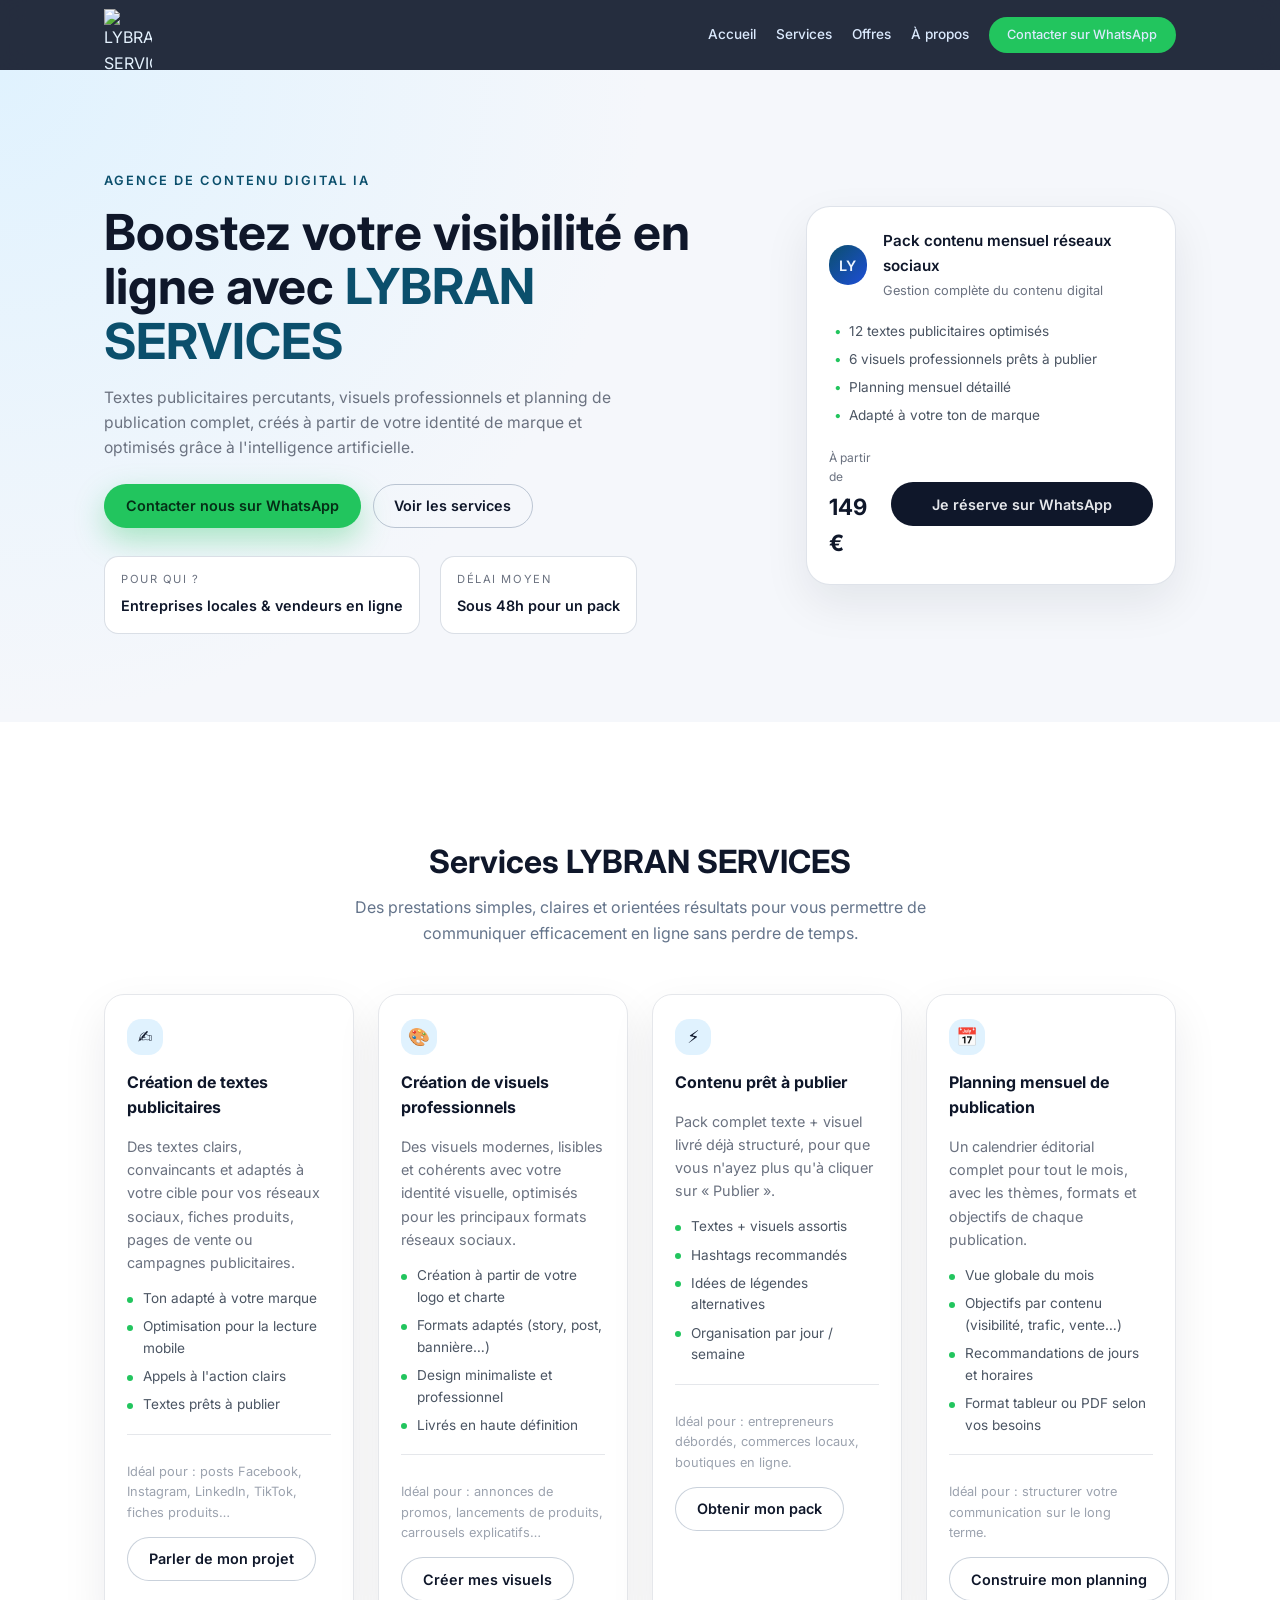
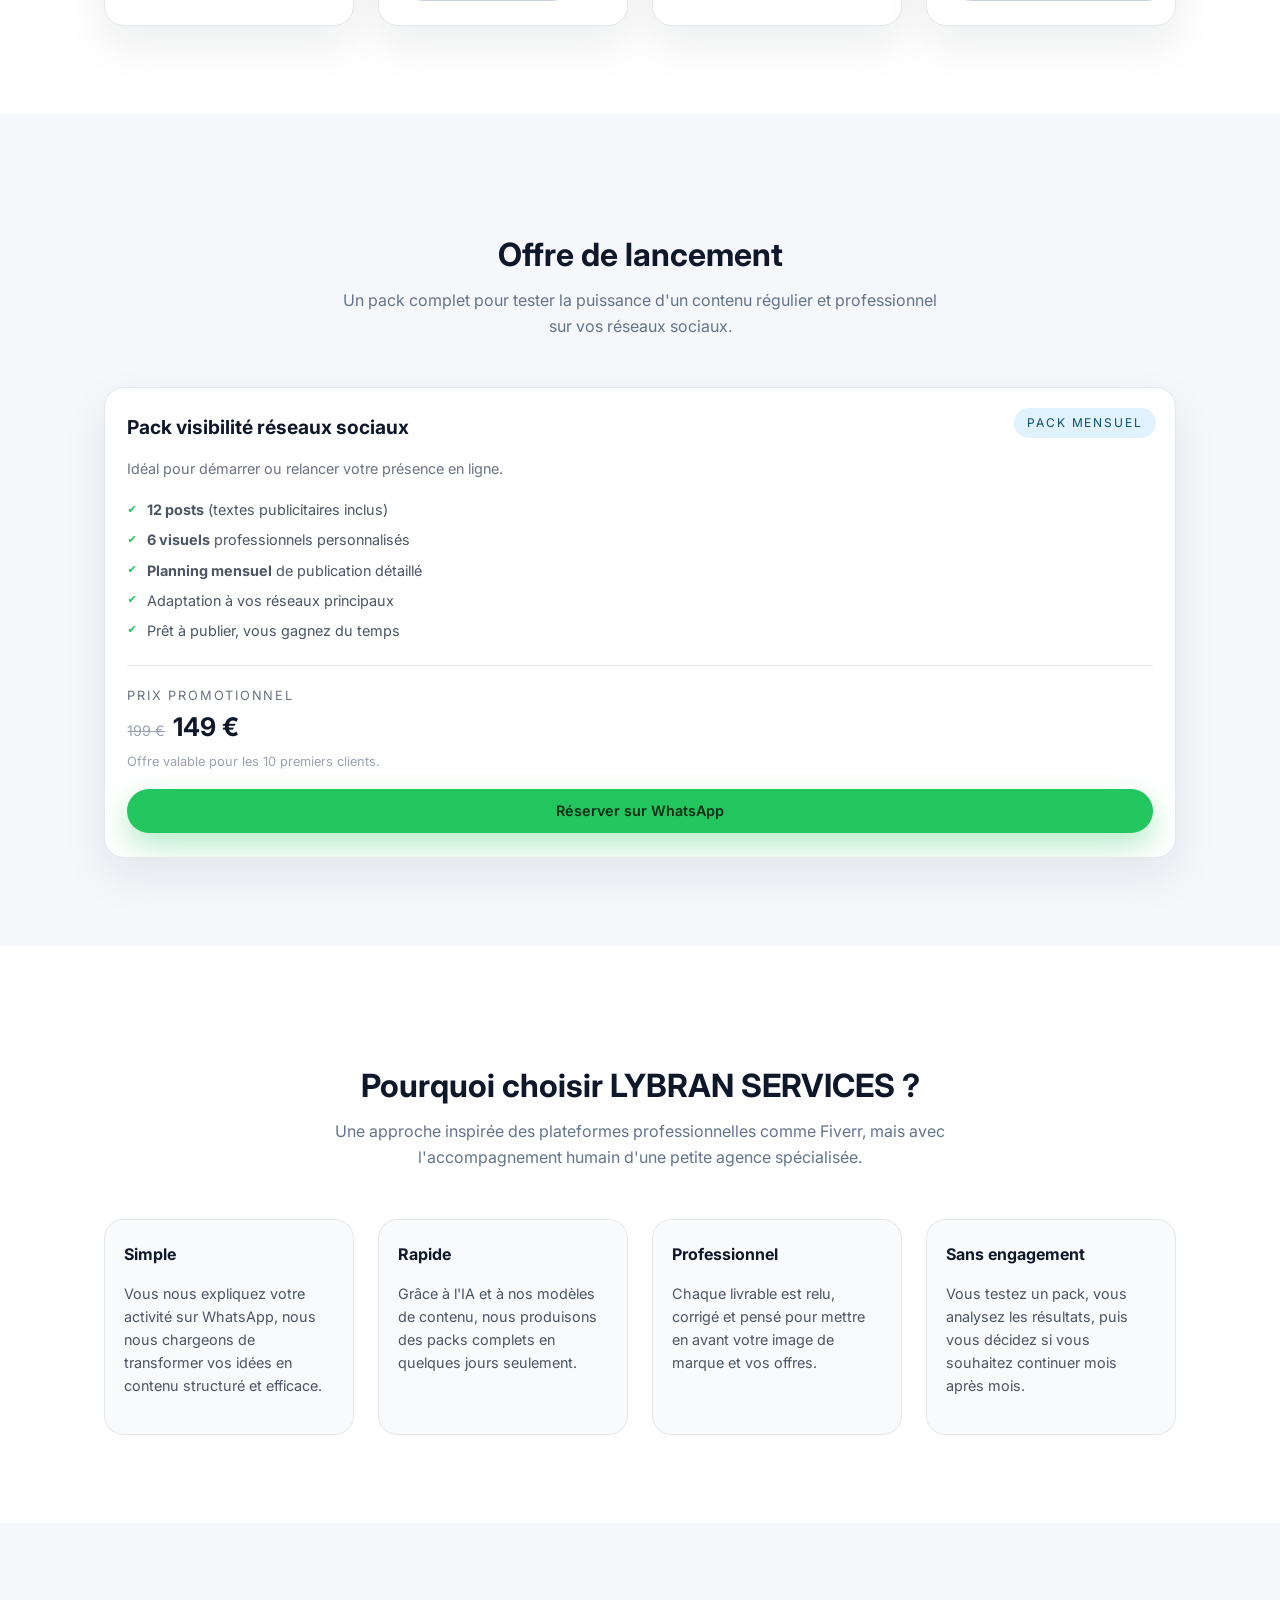
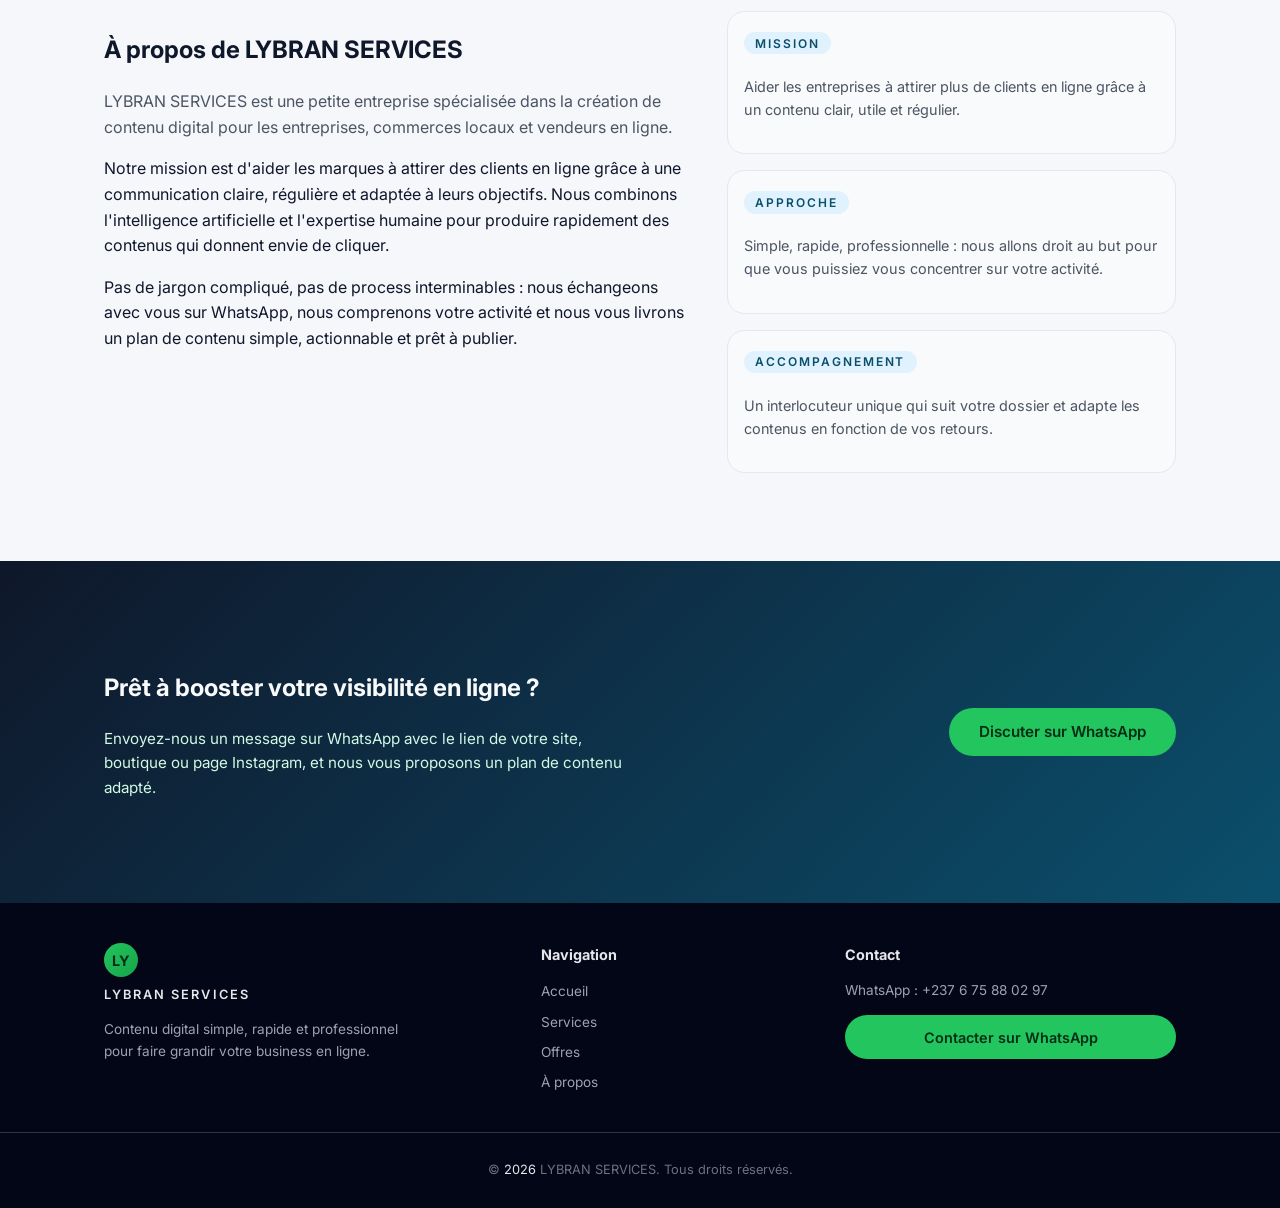
==== commit f09078c6: "Update index.html" ====
--- a/index.html
+++ b/index.html
@@ -71,7 +71,7 @@
                 class="btn btn--primary"
                 target="_blank"
                 rel="noopener noreferrer"
-                >Contacter sur WhatsApp</a
+                >Contacter nous sur WhatsApp</a
               >
               <a href="#services" class="btn btn--ghost"
                 >Voir les services</a
@@ -483,3 +483,4 @@
   </body>
 </html>
 
+
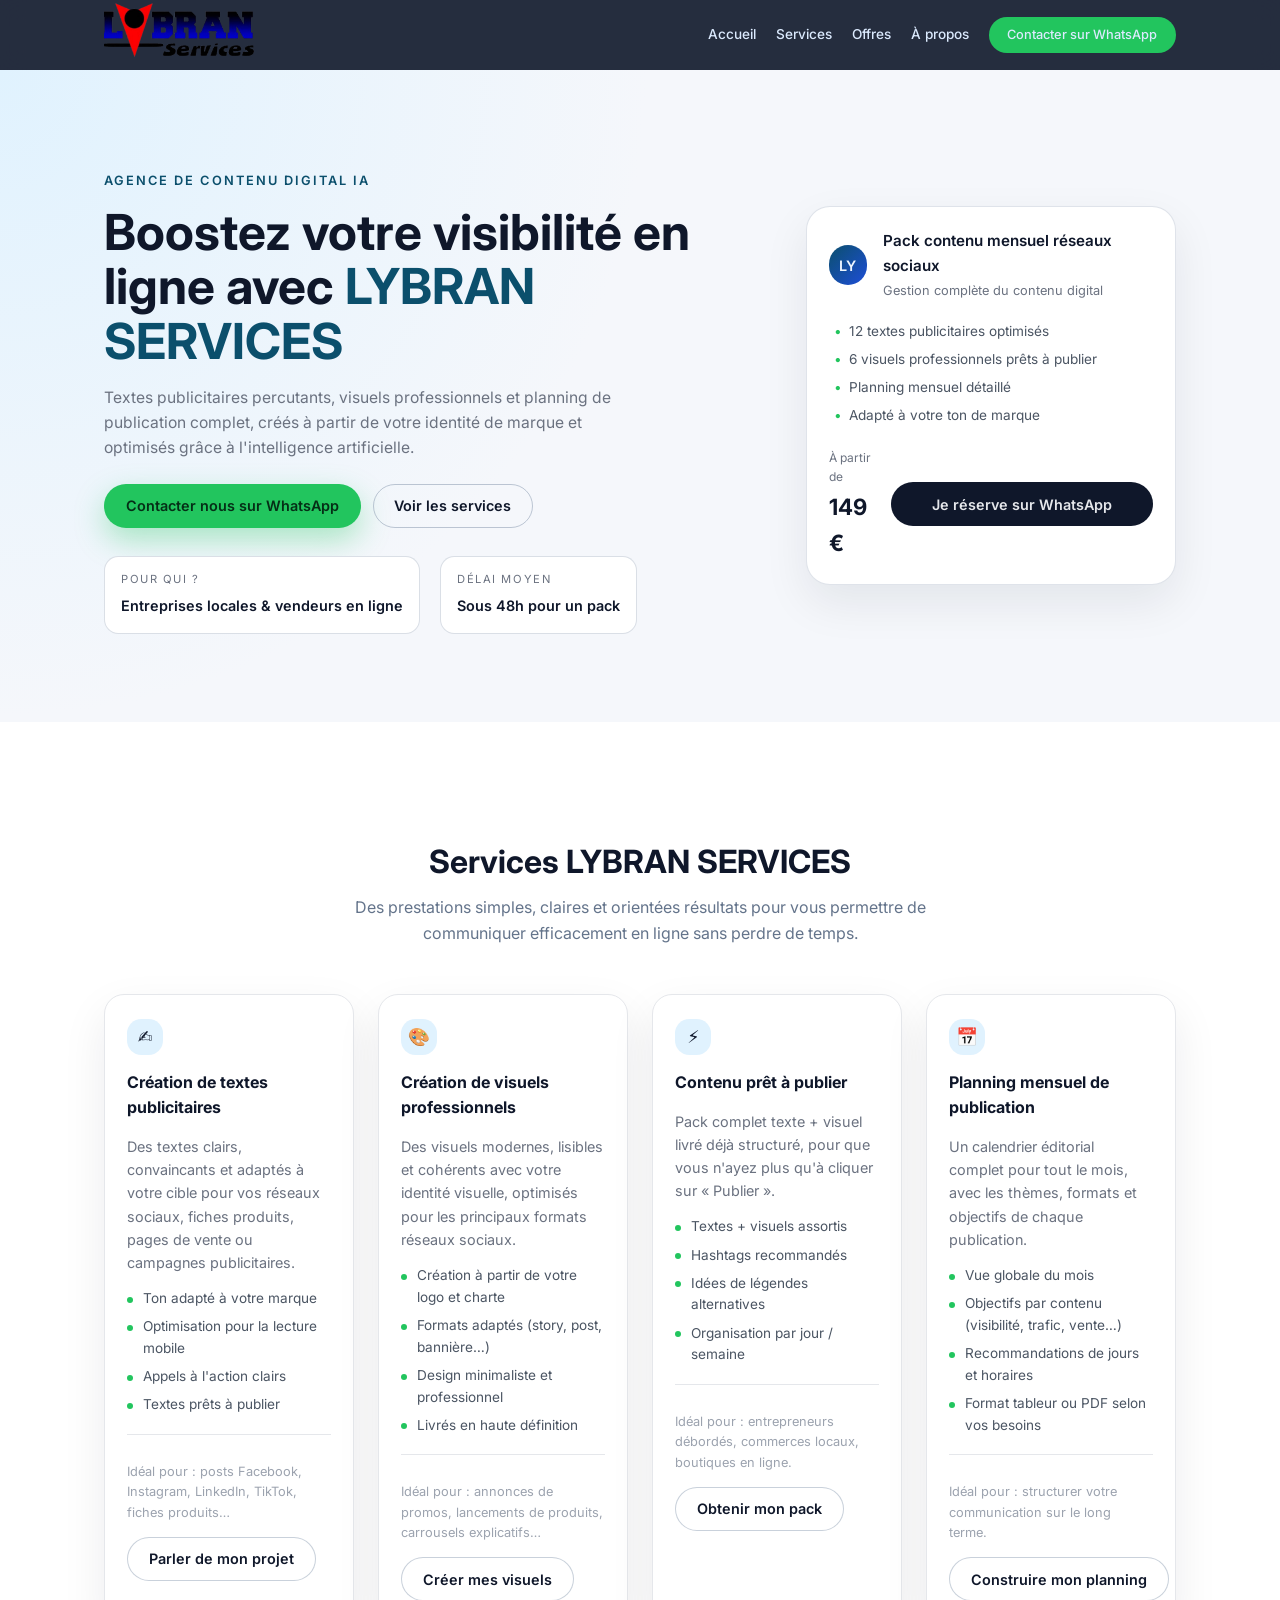
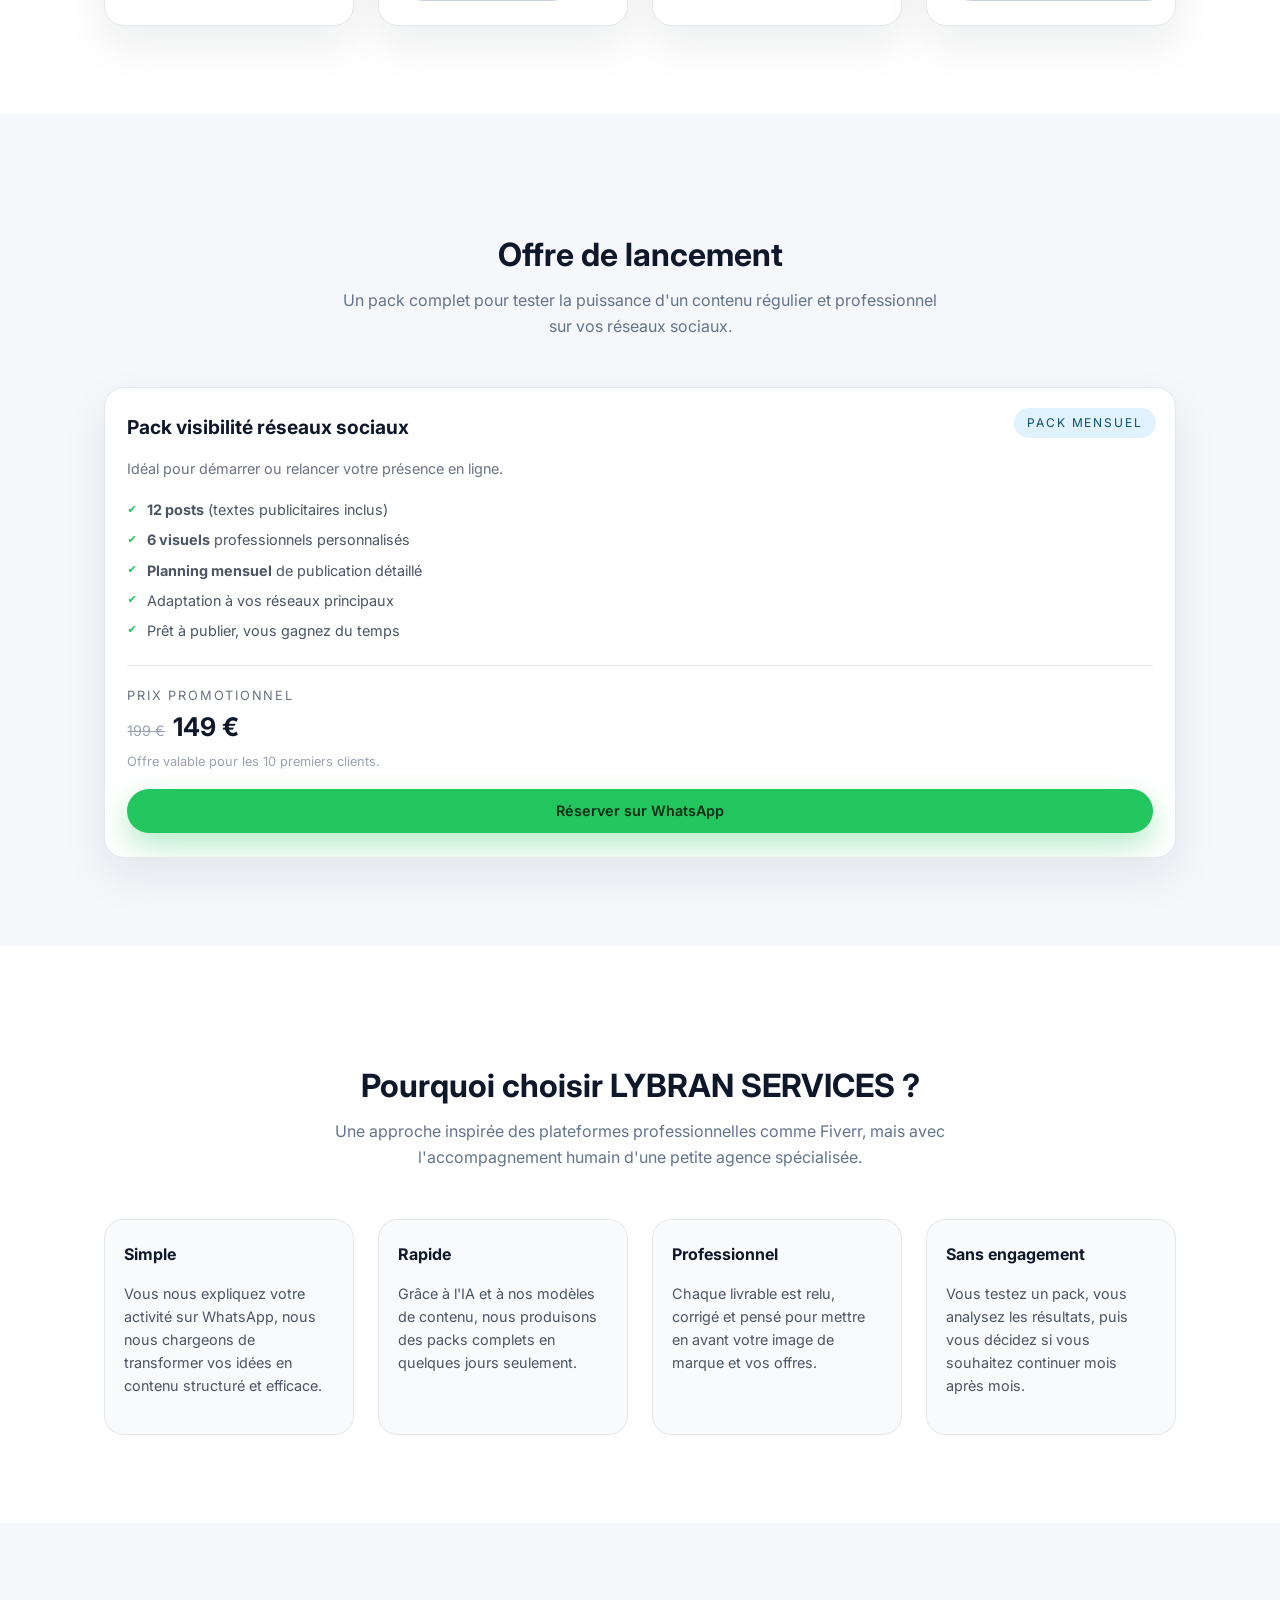
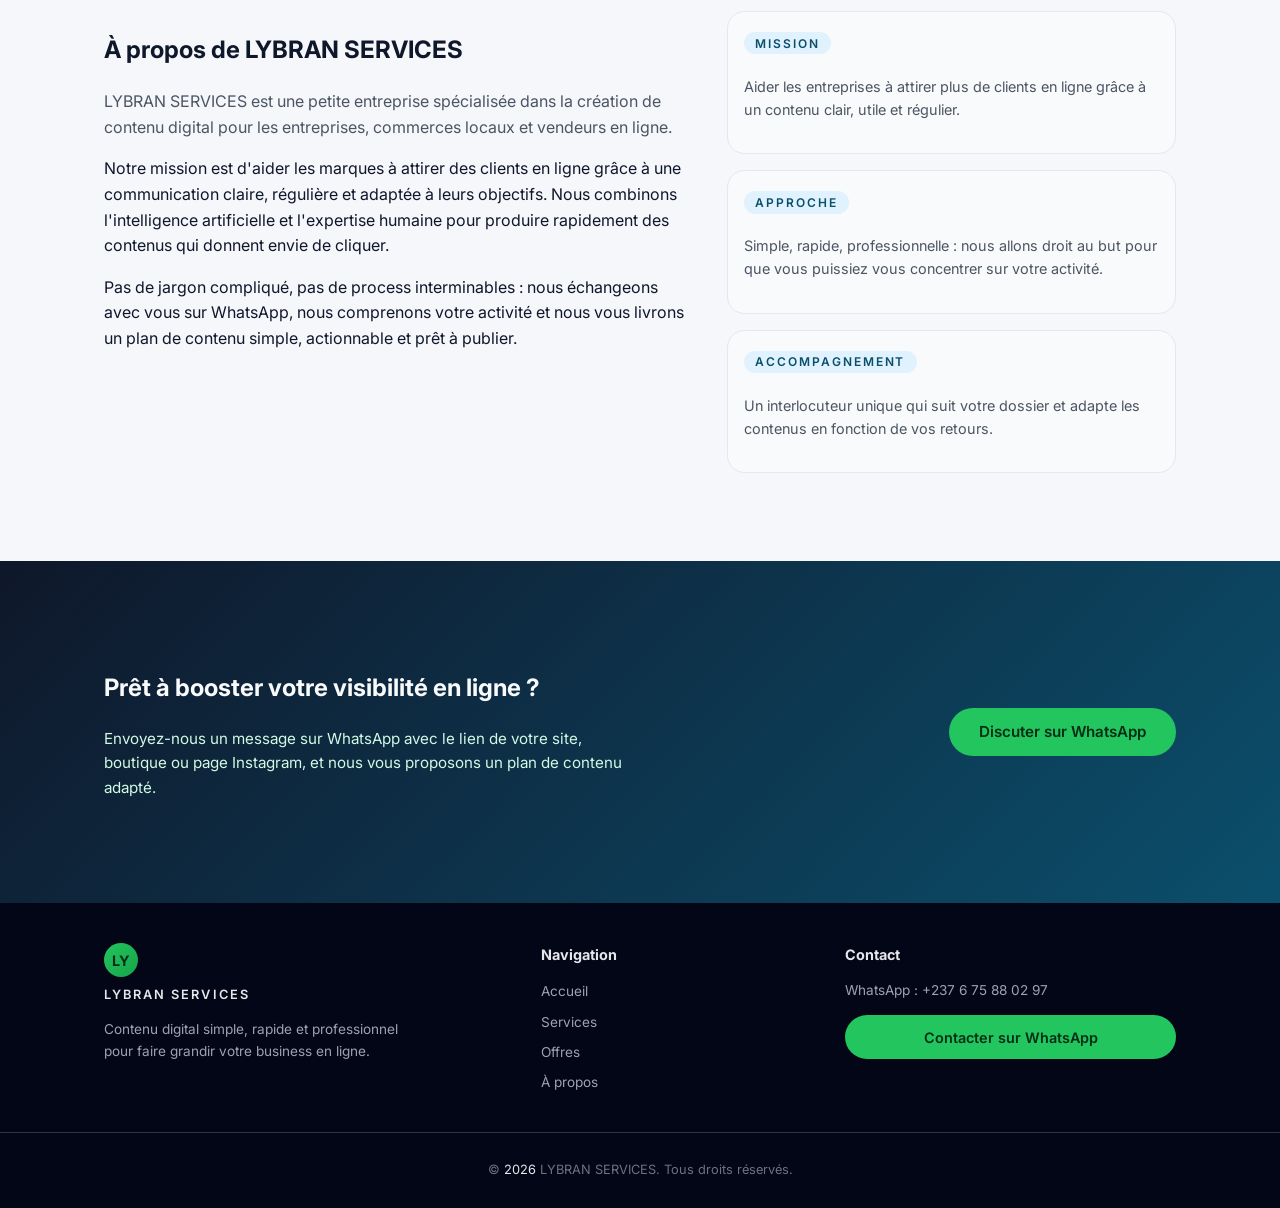
==== commit 877ee844: "Update index.html" ====
--- a/index.html
+++ b/index.html
@@ -24,7 +24,7 @@
     <header class="main-header">
       <nav class="navbar">
         <div class="navbar__logo">
-          <img src="images/logo.png" alt="LYBRAN SERVICES" class="navbar__logo-image">
+          <img src="logo.png" alt="LYBRAN SERVICES" class="navbar__logo-image">
         </div>
         <button class="navbar__toggle" aria-label="Ouvrir le menu">
           <span></span>
@@ -484,3 +484,4 @@
 </html>
 
 
+
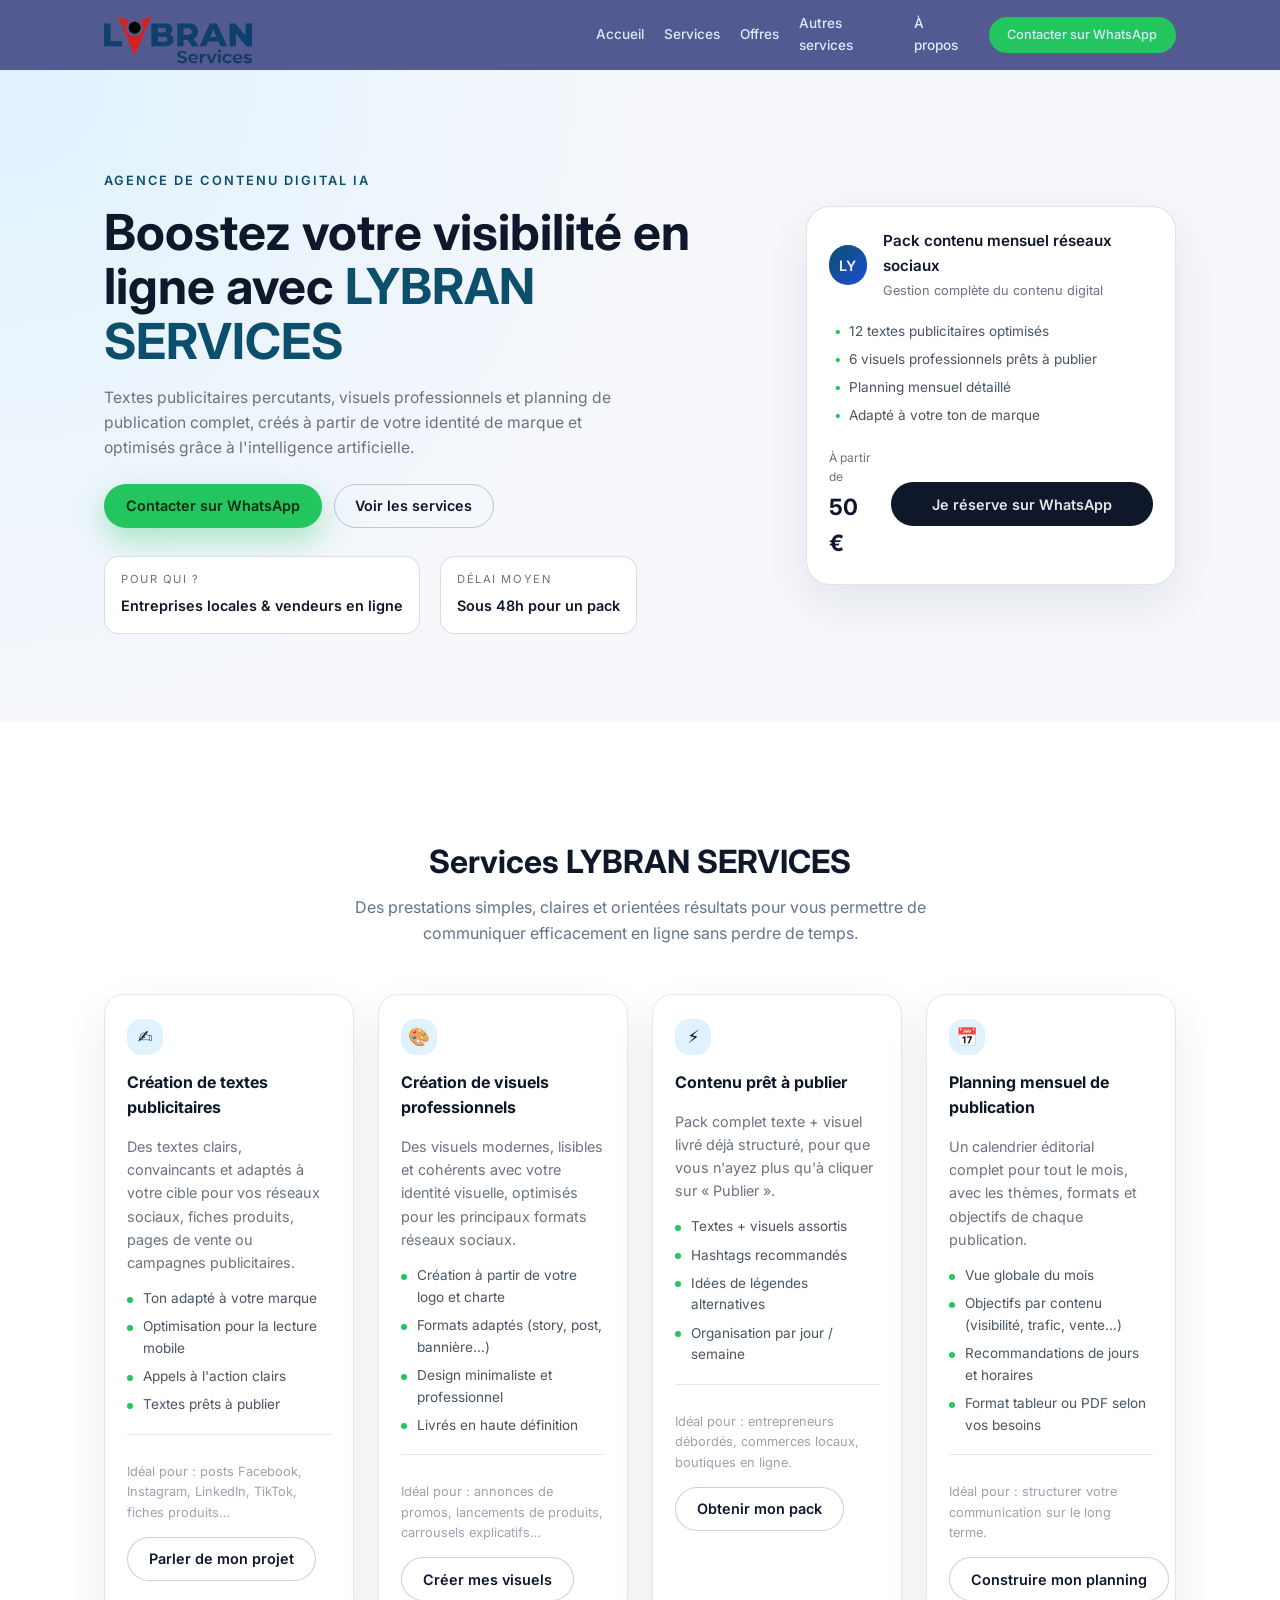
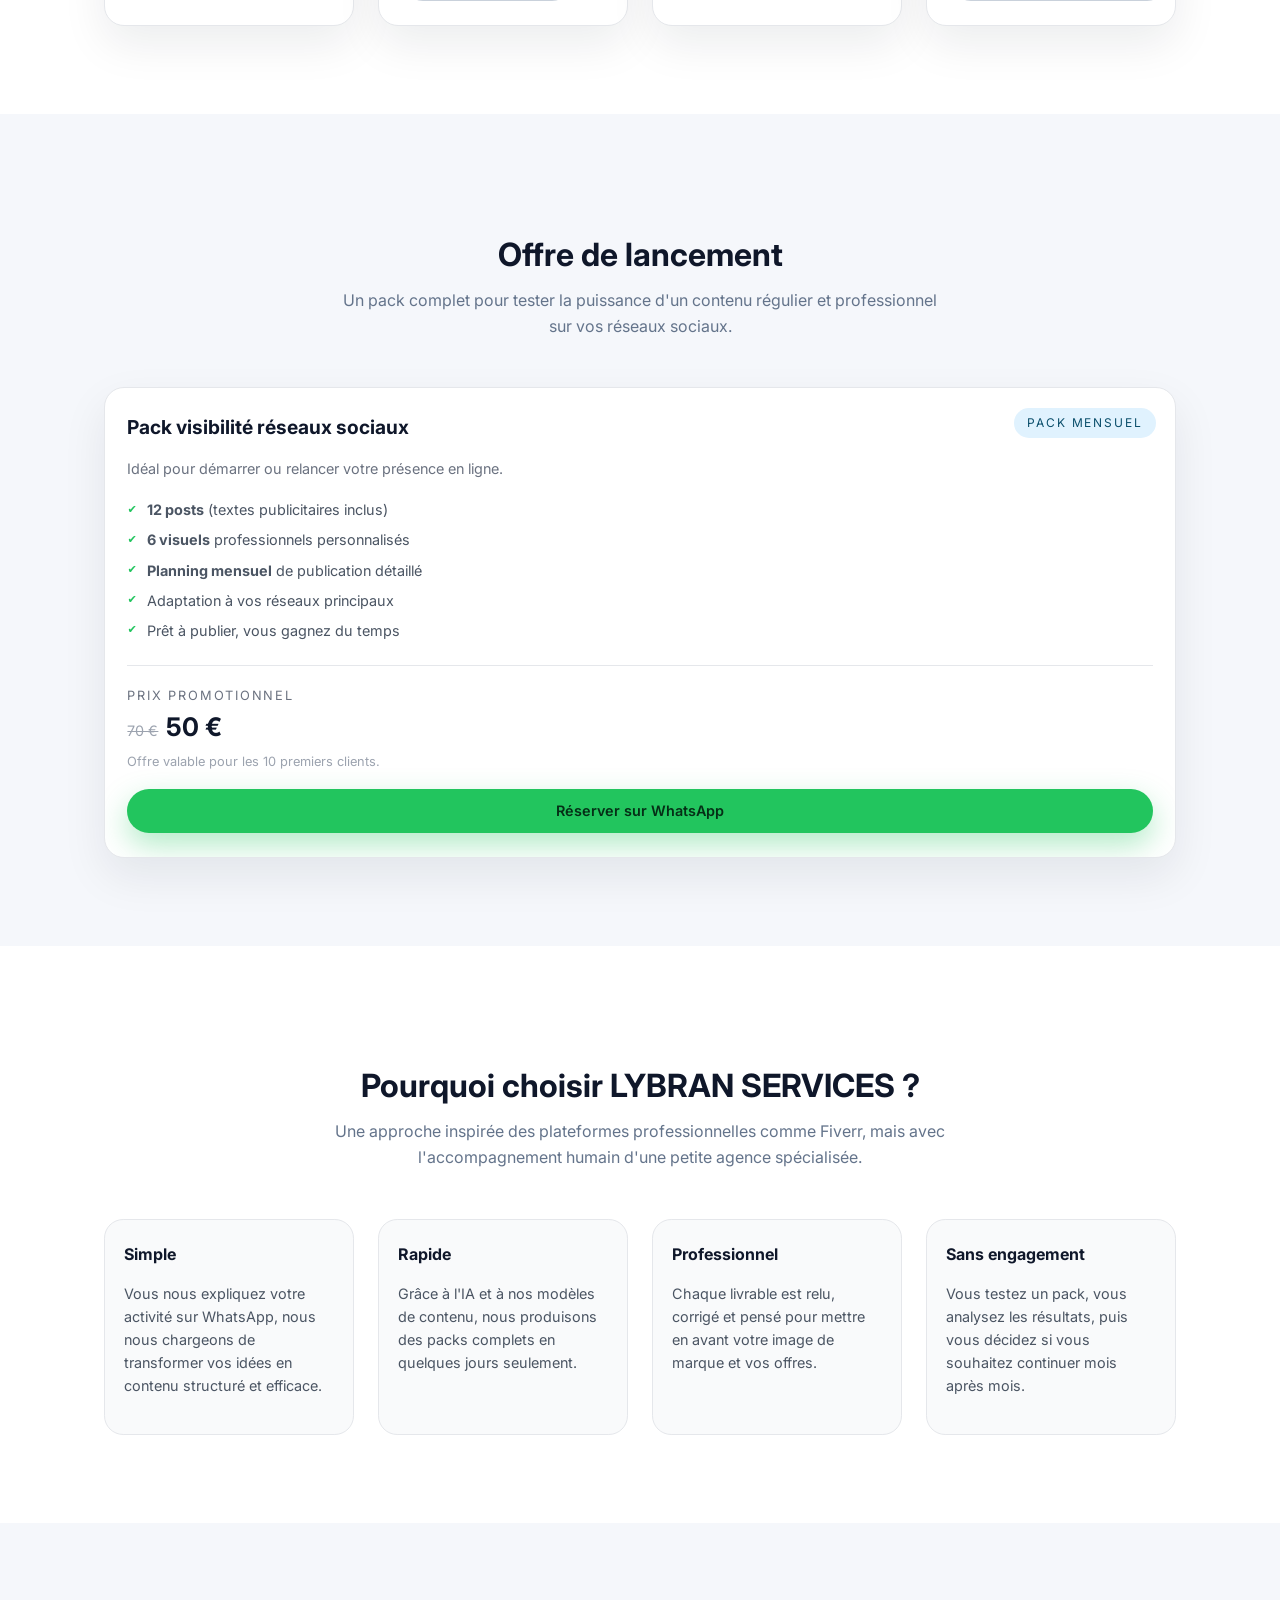
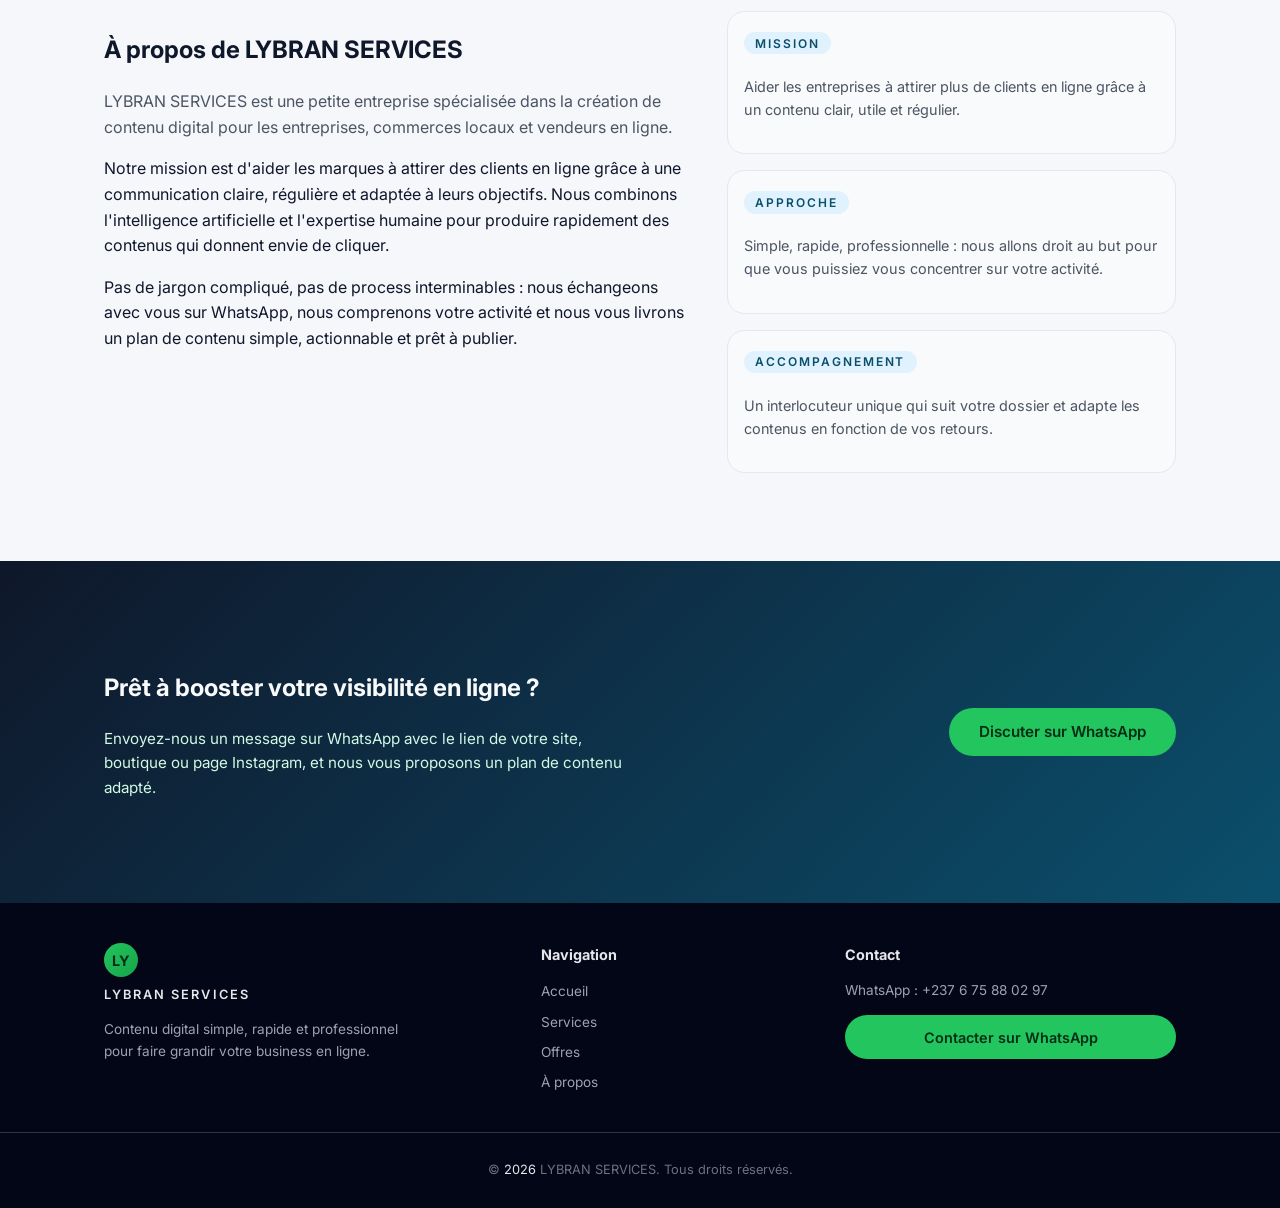
==== commit 19d0a4ef: "Add files via upload" ====
--- a/index.html
+++ b/index.html
@@ -35,6 +35,7 @@
           <li><a href="#hero">Accueil</a></li>
           <li><a href="#services">Services</a></li>
           <li><a href="#offers">Offres</a></li>
+          <li><a href="autres-services.html">Autres services</a></li>
           <li><a href="#about">À propos</a></li>
           <li>
             <a
@@ -71,7 +72,7 @@
                 class="btn btn--primary"
                 target="_blank"
                 rel="noopener noreferrer"
-                >Contacter nous sur WhatsApp</a
+                >Contacter sur WhatsApp</a
               >
               <a href="#services" class="btn btn--ghost"
                 >Voir les services</a
@@ -114,7 +115,7 @@
               <div class="hero-card__footer">
                 <div>
                   <p class="hero-card__price-label">À partir de</p>
-                  <p class="hero-card__price">149 €</p>
+                  <p class="hero-card__price">50 €</p>
                 </div>
                 <a
                   href="https://wa.me/237675880297?text=Je%20souhaite%20r%C3%A9server%20un%20pack%20contenu%20mensuel."
@@ -297,8 +298,8 @@
               <div class="offer-card__price-group">
                 <span class="offer-card__price-label">Prix promotionnel</span>
                 <div class="offer-card__price-row">
-                  <span class="offer-card__price--old">199 €</span>
-                  <span class="offer-card__price">149 €</span>
+                  <span class="offer-card__price--old">70 €</span>
+                  <span class="offer-card__price">50 €</span>
                 </div>
                 <p class="offer-card__note">
                   Offre valable pour les 10 premiers clients.
@@ -483,5 +484,3 @@
   </body>
 </html>
 
-
-
--- a/style.css
+++ b/style.css
@@ -87,7 +87,7 @@
   position: sticky;
   top: 0;
   z-index: 50;
-  background: rgba(15, 23, 42, 0.9);
+  background: rgba(15, 23, 100, 0.7);
   backdrop-filter: blur(12px);
   height: 70px;
   transition: height 0.3s cubic-bezier(0.4, 0, 0.2, 1);
@@ -503,6 +503,63 @@
   font-size: 0.8rem;
   color: #9ca3af;
   margin-bottom: 0.85rem;
+}
+
+/* Slider d'images dans les cartes services (page autres-services) */
+.service-card__media {
+  position: relative;
+  overflow: hidden;
+  border-radius: 0.9rem;
+}
+
+.slider {
+  position: relative;
+}
+
+.slider__track {
+  position: relative;
+}
+
+.slider__image {
+  display: none;
+  width: 100%;
+  height: auto;
+  object-fit: cover;
+}
+
+.slider__image.is-active {
+  display: block;
+}
+
+.slider__nav {
+  position: absolute;
+  top: 50%;
+  transform: translateY(-50%);
+  width: 28px;
+  height: 28px;
+  border-radius: 999px;
+  border: none;
+  background: rgba(15, 23, 42, 0.7);
+  color: #e5e7eb;
+  display: flex;
+  align-items: center;
+  justify-content: center;
+  cursor: pointer;
+  font-size: 1.1rem;
+  line-height: 1;
+  padding: 0;
+}
+
+.slider__nav--prev {
+  left: 0.6rem;
+}
+
+.slider__nav--next {
+  right: 0.6rem;
+}
+
+.slider__nav:hover {
+  background: rgba(15, 23, 42, 0.9);
 }
 
 /* ---------------- OFFRES / TARIFS ---------------- */
